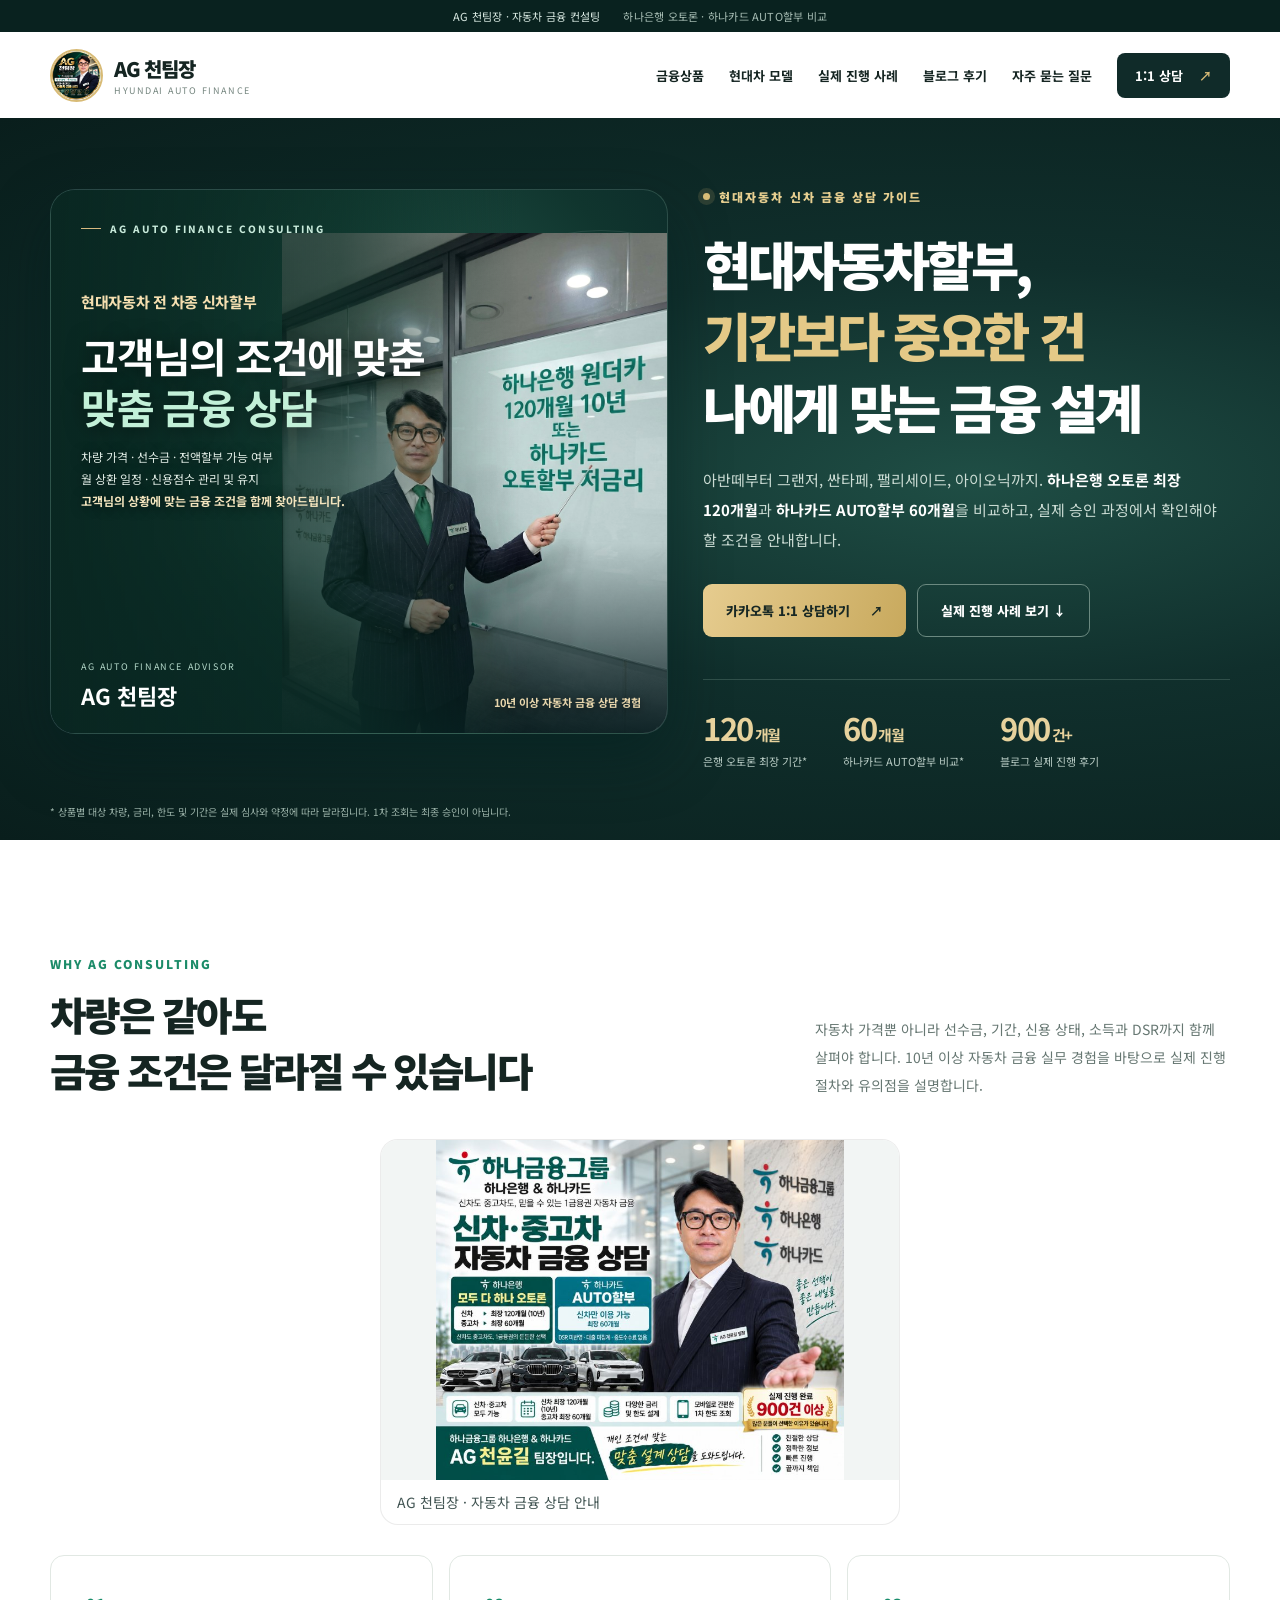
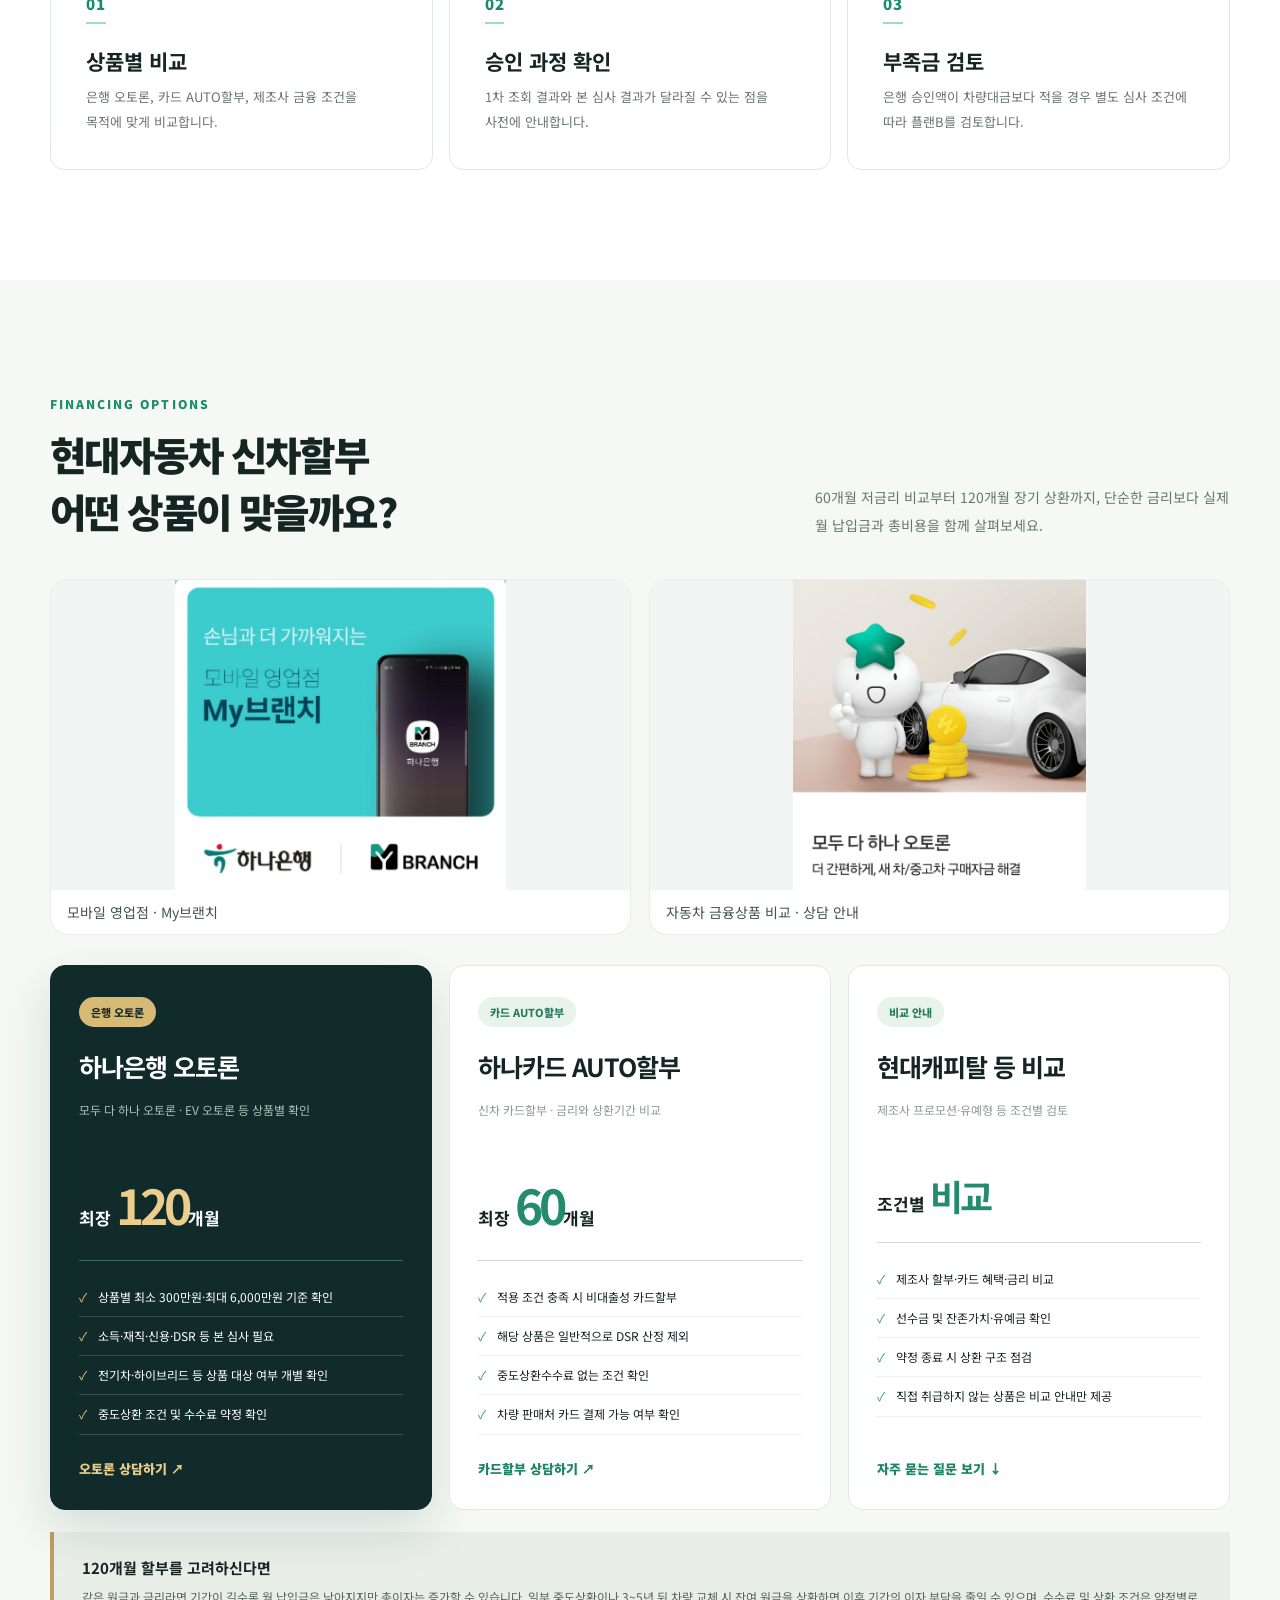
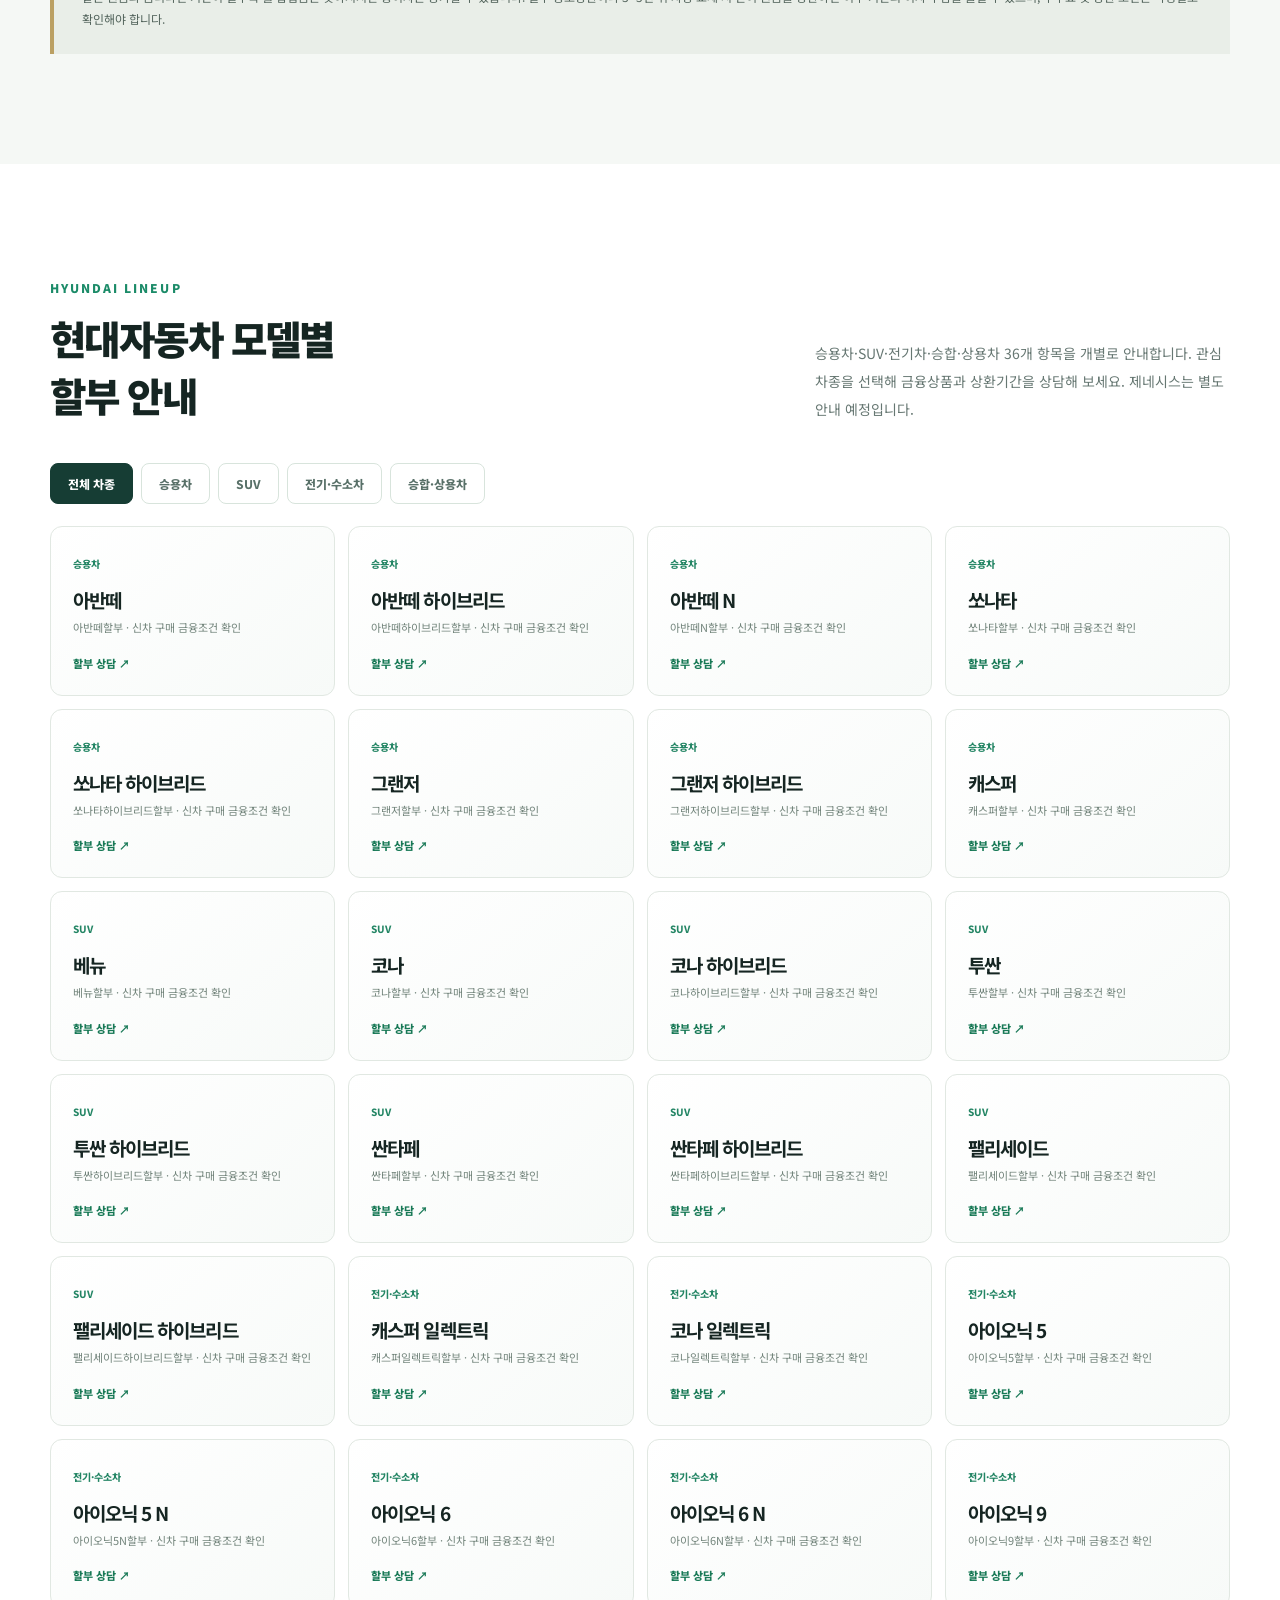
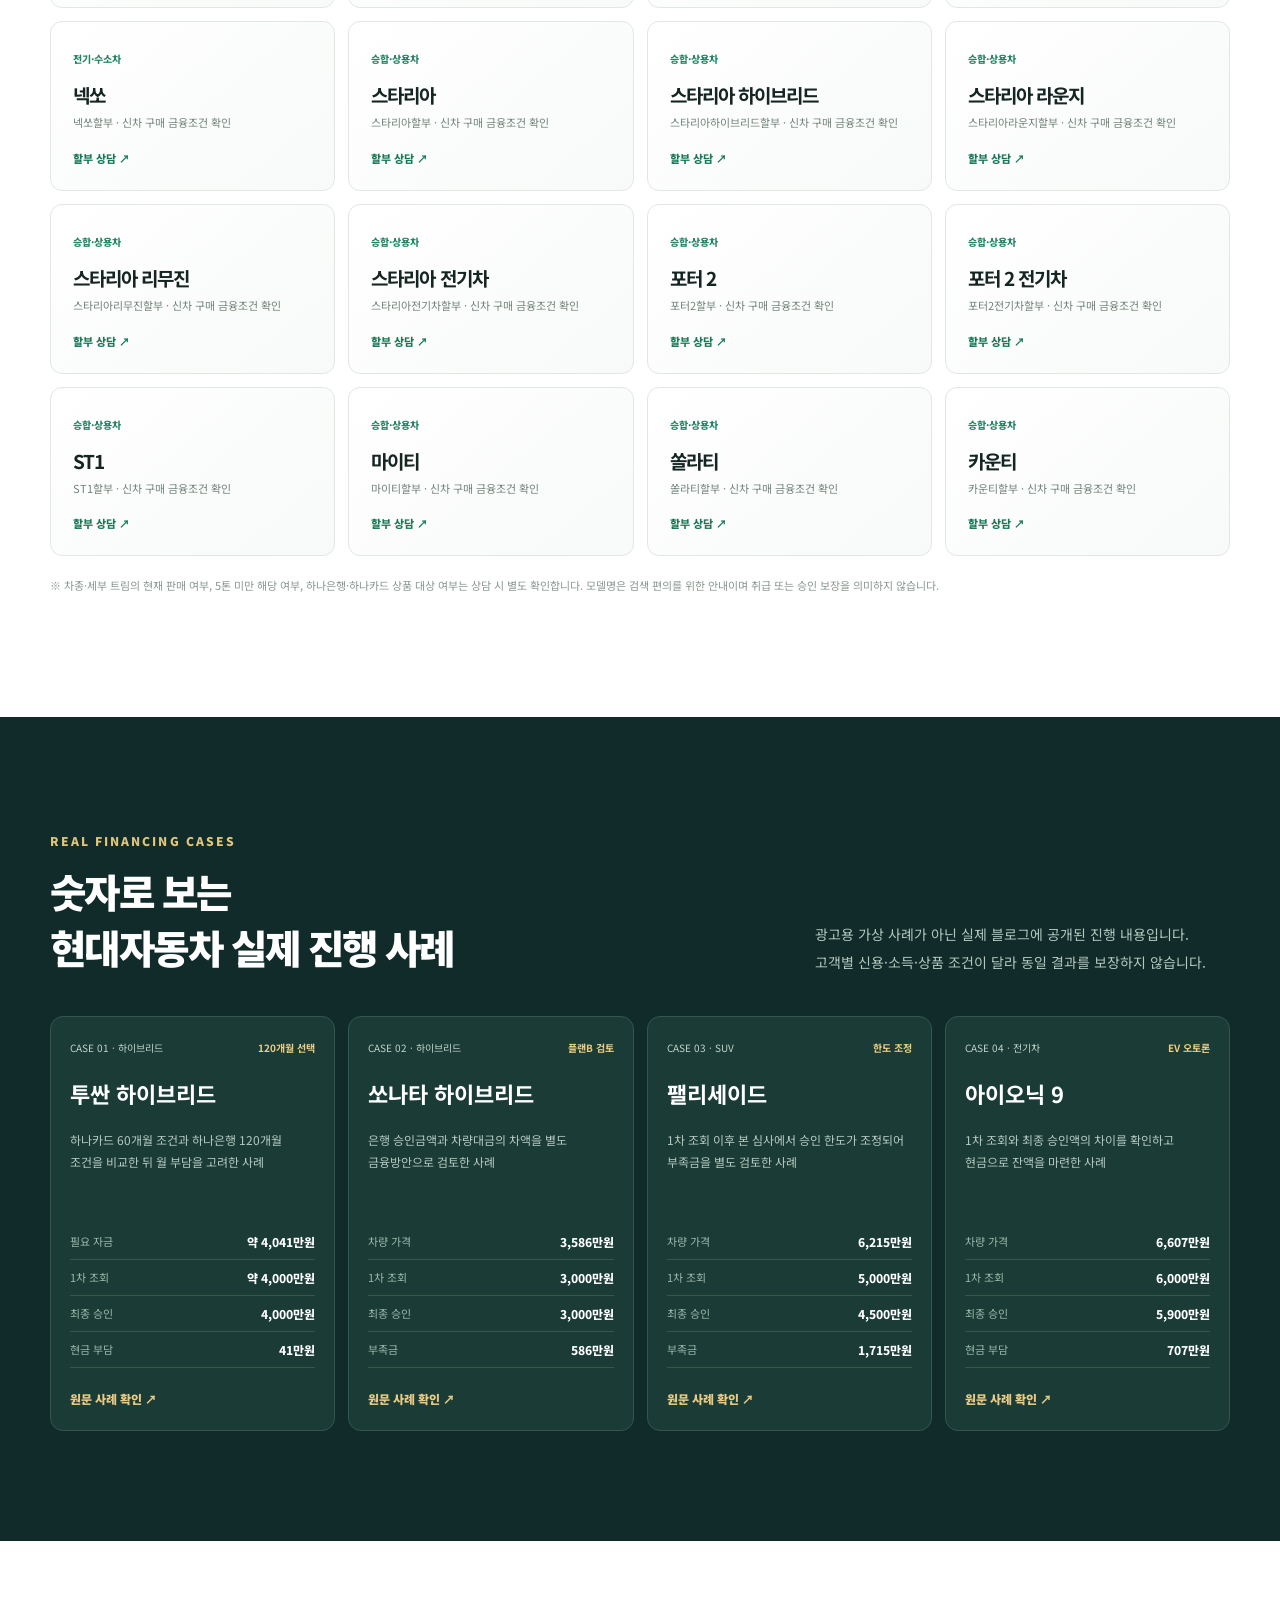
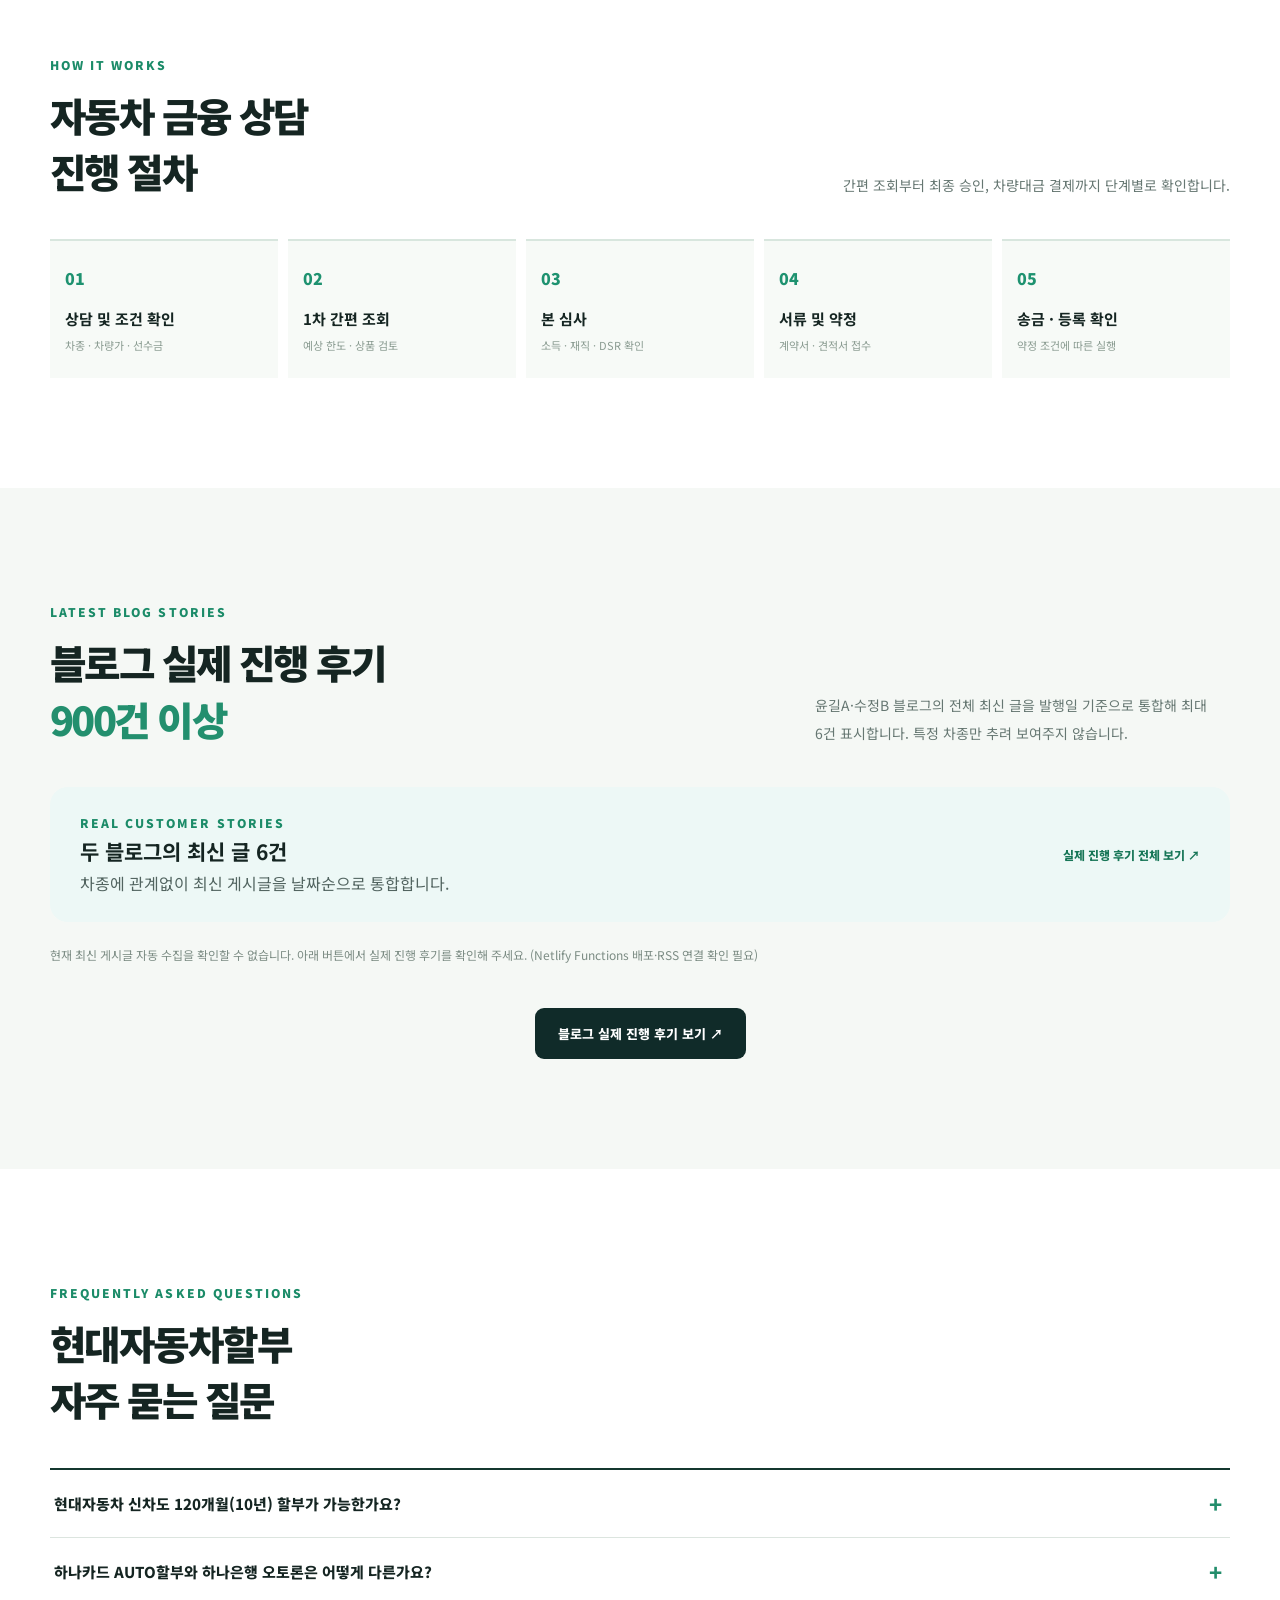
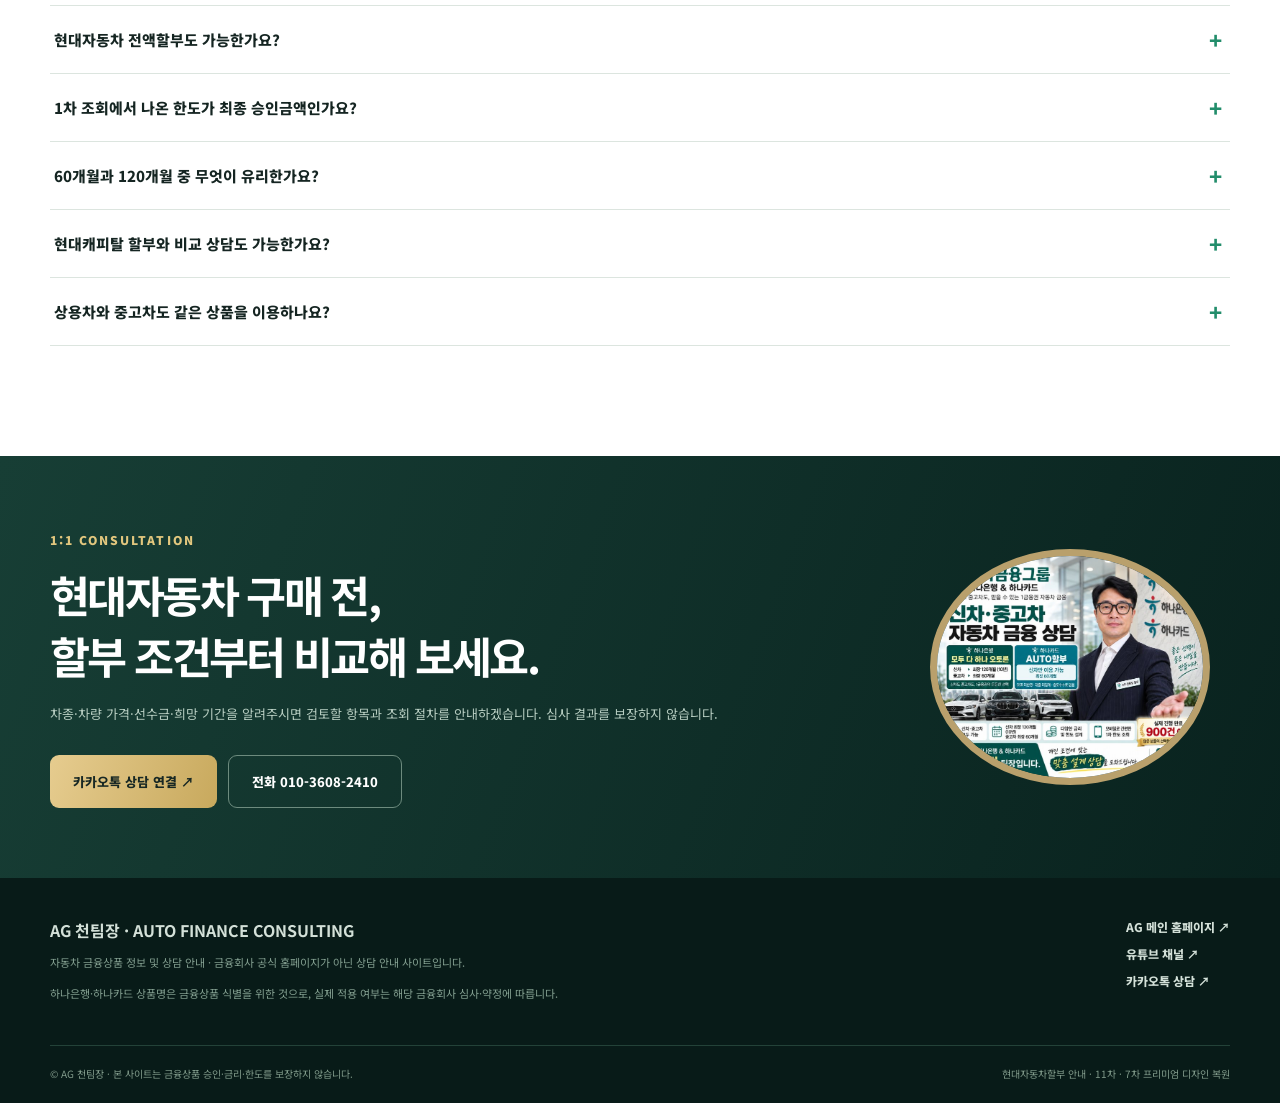
==== index.html @ 1e19d8e0 "Add files via upload" ====
<!DOCTYPE html>

<html lang="ko"><head><meta charset="utf-8"/><meta content="width=device-width, initial-scale=1" name="viewport"/><meta content="#102c2a" name="theme-color"/><title>현대자동차할부 | 신차 60개월·120개월 비교와 실제 진행 사례 | AG 천팀장</title><meta content="현대자동차할부, 신차할부 60개월·120개월 조건 비교. 하나은행 오토론·하나카드 AUTO할부, 아이오닉9·쏘나타·팰리세이드·투싼 실제 진행 사례와 상담 안내." name="description"/><meta content="website" property="og:type"/><meta content="현대자동차할부 | AG 천팀장" property="og:title"/><meta content="현대자동차 신차 금융상품 비교와 실제 진행 사례, 1:1 상담" property="og:description"/><meta content="/assets/ag-brand-share.png" property="og:image"/><link href="favicon.ico" rel="icon" sizes="any"/><link href="assets/favicon-32.png" rel="icon" sizes="32x32" type="image/png"/><link href="assets/favicon-48.png" rel="icon" sizes="48x48" type="image/png"/><link href="assets/apple-touch-icon.png" rel="apple-touch-icon"/><link href="styles.css" rel="stylesheet"/><script type="application/ld+json">{"@context":"https://schema.org","@type":"WebPage","name":"현대자동차할부 상담 안내","description":"현대자동차 신차 할부 비교 및 실제 상담 사례","inLanguage":"ko-KR","about":{"@type":"Thing","name":"현대자동차할부"}}</script></head><body>
<div class="topline">AG 천팀장 · 자동차 금융 컨설팅 <span>하나은행 오토론 · 하나카드 AUTO할부 비교</span></div>
<header class="nav shell"><a class="brand" href="#top"><img alt="AG 천팀장 통합 대표 이미지" src="assets/ag-unified.png"/><span><strong>AG 천팀장</strong><small>HYUNDAI AUTO FINANCE</small></span></a><button aria-expanded="false" aria-label="메뉴 열기" class="menu">☰</button><nav id="navigation"><a href="#finance">금융상품</a><a href="#models">현대차 모델</a><a href="#cases">실제 진행 사례</a><a href="#reviews">블로그 후기</a><a href="#faq">자주 묻는 질문</a><a class="navcta" href="https://open.kakao.com/o/s03wS34" rel="noopener" target="_blank">1:1 상담 <span>↗</span></a></nav></header>
<main id="top"><section class="hero"><div class="shell hero-grid"><div aria-label="AG 천팀장 맞춤 자동차 금융 상담 소개" class="hero-visual hero-finance-panel"><div class="hero-luxury-eyebrow"><span class="hero-luxury-line"></span> AG AUTO FINANCE CONSULTING</div>
<div class="hero-luxury-heading"><span>현대자동차 전 차종 신차할부</span><h2>고객님의 조건에 맞춘<br/><em>맞춤 금융 상담</em></h2><p>차량 가격 · 선수금 · 전액할부 가능 여부<br/>월 상환 일정 · 신용점수 관리 및 유지<br/><strong>고객님의 상황에 맞는 금융 조건을 함께 찾아드립니다.</strong></p></div>
<div class="hero-luxury-portrait"><img alt="자동차 금융 상담사 AG 천팀장" loading="eager" src="assets/profile.jpg"/><span class="hero-luxury-shine"></span></div>
<div class="hero-luxury-bottom hero-signature"><div><small>AG AUTO FINANCE ADVISOR</small><strong>AG 천팀장</strong></div><span class="signature-note">10년 이상 자동차 금융 상담 경험</span></div>
</div><div class="hero-copy"><div class="eyebrow"><span class="pulse"></span> 현대자동차 신차 금융 상담 가이드</div><h1>현대자동차할부,<br/><em>기간보다 중요한 건</em><br/>나에게 맞는 금융 설계</h1><p>아반떼부터 그랜저, 싼타페, 팰리세이드, 아이오닉까지. <strong>하나은행 오토론 최장 120개월</strong>과 <strong>하나카드 AUTO할부 60개월</strong>을 비교하고, 실제 승인 과정에서 확인해야 할 조건을 안내합니다.</p><div class="hero-actions"><a class="btn primary" href="https://open.kakao.com/o/s03wS34" rel="noopener" target="_blank">카카오톡 1:1 상담하기 <span>↗</span></a><a class="btn ghost" href="#cases">실제 진행 사례 보기 ↓</a></div><div class="hero-metrics"><div><b>120<small>개월</small></b><span>은행 오토론 최장 기간*</span></div><div><b>60<small>개월</small></b><span>하나카드 AUTO할부 비교*</span></div><div><b>900<small>건+</small></b><span>블로그 실제 진행 후기</span></div></div></div></div><div class="hero-disclaimer shell">* 상품별 대상 차량, 금리, 한도 및 기간은 실제 심사와 약정에 따라 달라집니다. 1차 조회는 최종 승인이 아닙니다.</div></section>
<section class="section shell intro"><div class="section-head"><div><span class="kicker">WHY AG CONSULTING</span><h2>차량은 같아도<br/>금융 조건은 달라질 수 있습니다</h2></div><p>자동차 가격뿐 아니라 선수금, 기간, 신용 상태, 소득과 DSR까지 함께 살펴야 합니다. 10년 이상 자동차 금융 실무 경험을 바탕으로 실제 진행 절차와 유의점을 설명합니다.</p></div><div class="advisor-gallery"><figure><img alt="AG 천팀장 하나은행 하나카드 자동차 금융 상담 소개" loading="lazy" src="assets/brand.jpg"/><figcaption>AG 천팀장 · 자동차 금융 상담 안내</figcaption></figure></div><div class="value-grid"><article><span class="value-icon">01</span><h3>상품별 비교</h3><p>은행 오토론, 카드 AUTO할부, 제조사 금융 조건을 목적에 맞게 비교합니다.</p></article><article><span class="value-icon">02</span><h3>승인 과정 확인</h3><p>1차 조회 결과와 본 심사 결과가 달라질 수 있는 점을 사전에 안내합니다.</p></article><article><span class="value-icon">03</span><h3>부족금 검토</h3><p>은행 승인액이 차량대금보다 적을 경우 별도 심사 조건에 따라 플랜B를 검토합니다.</p></article></div></section>
<section class="section finance" id="finance"><div class="shell"><div class="section-head"><div><span class="kicker">FINANCING OPTIONS</span><h2>현대자동차 신차할부<br/>어떤 상품이 맞을까요?</h2></div><p>60개월 저금리 비교부터 120개월 장기 상환까지, 단순한 금리보다 실제 월 납입금과 총비용을 함께 살펴보세요.</p></div><div class="finance-photos"><figure><img alt="하나은행 모바일 영업점 My브랜치 안내" loading="lazy" src="assets/mybranch.jpg"/><figcaption>모바일 영업점 · My브랜치</figcaption></figure><figure><img alt="하나은행 자동차 금융상품 상담 안내" loading="lazy" src="assets/consulting.jpg"/><figcaption>자동차 금융상품 비교 · 상담 안내</figcaption></figure></div><div class="finance-grid"><article class="finance-card featured"><div class="tag">은행 오토론</div><h3>하나은행 오토론</h3><p class="sub">모두 다 하나 오토론 · EV 오토론 등 상품별 확인</p><div class="big-num">최장 <b>120</b>개월</div><ul><li>상품별 최소 300만원·최대 6,000만원 기준 확인</li><li>소득·재직·신용·DSR 등 본 심사 필요</li><li>전기차·하이브리드 등 상품 대상 여부 개별 확인</li><li>중도상환 조건 및 수수료 약정 확인</li></ul><a href="https://open.kakao.com/o/s03wS34" rel="noopener" target="_blank">오토론 상담하기 ↗</a></article><article class="finance-card"><div class="tag outline">카드 AUTO할부</div><h3>하나카드 AUTO할부</h3><p class="sub">신차 카드할부 · 금리와 상환기간 비교</p><div class="big-num">최장 <b>60</b>개월</div><ul><li>적용 조건 충족 시 비대출성 카드할부</li><li>해당 상품은 일반적으로 DSR 산정 제외</li><li>중도상환수수료 없는 조건 확인</li><li>차량 판매처 카드 결제 가능 여부 확인</li></ul><a href="https://open.kakao.com/o/s03wS34" rel="noopener" target="_blank">카드할부 상담하기 ↗</a></article><article class="finance-card"><div class="tag outline">비교 안내</div><h3>현대캐피탈 등 비교</h3><p class="sub">제조사 프로모션·유예형 등 조건별 검토</p><div class="big-num word">조건별 <b>비교</b></div><ul><li>제조사 할부·카드 혜택·금리 비교</li><li>선수금 및 잔존가치·유예금 확인</li><li>약정 종료 시 상환 구조 점검</li><li>직접 취급하지 않는 상품은 비교 안내만 제공</li></ul><a href="#faq">자주 묻는 질문 보기 ↓</a></article></div><div class="note-box"><strong>120개월 할부를 고려하신다면</strong><p>같은 원금과 금리라면 기간이 길수록 월 납입금은 낮아지지만 총이자는 증가할 수 있습니다. 일부 중도상환이나 3~5년 뒤 차량 교체 시 잔여 원금을 상환하면 이후 기간의 이자 부담을 줄일 수 있으며, 수수료 및 상환 조건은 약정별로 확인해야 합니다.</p></div></div></section>
<section class="section shell" id="models"><div class="section-head"><div><span class="kicker">HYUNDAI LINEUP</span><h2>현대자동차 모델별<br/>할부 안내</h2></div><p>승용차·SUV·전기차·승합·상용차 36개 항목을 개별로 안내합니다. 관심 차종을 선택해 금융상품과 상환기간을 상담해 보세요. 제네시스는 별도 안내 예정입니다.</p></div><div aria-label="차량 종류 선택" class="model-filters" role="group"><button class="selected" data-filter="all">전체 차종</button><button data-filter="sedan">승용차</button><button data-filter="suv">SUV</button><button data-filter="ev">전기·수소차</button><button data-filter="commercial">승합·상용차</button></div><div class="model-grid" id="model-grid"></div><p class="model-caveat">※ 차종·세부 트림의 현재 판매 여부, 5톤 미만 해당 여부, 하나은행·하나카드 상품 대상 여부는 상담 시 별도 확인합니다. 모델명은 검색 편의를 위한 안내이며 취급 또는 승인 보장을 의미하지 않습니다.</p></section>
<section class="section cases" id="cases"><div class="shell"><div class="section-head"><div><span class="kicker">REAL FINANCING CASES</span><h2>숫자로 보는<br/>현대자동차 실제 진행 사례</h2></div><p>광고용 가상 사례가 아닌 실제 블로그에 공개된 진행 내용입니다. 고객별 신용·소득·상품 조건이 달라 동일 결과를 보장하지 않습니다.</p></div><div class="case-grid"><article class="case-card"><div class="case-top"><span>CASE 01 · 하이브리드</span><b>120개월 선택</b></div><h3>투싼 하이브리드</h3><p>하나카드 60개월 조건과 하나은행 120개월 조건을 비교한 뒤 월 부담을 고려한 사례</p><dl><div><dt>필요 자금</dt><dd>약 4,041만원</dd></div><div><dt>1차 조회</dt><dd>약 4,000만원</dd></div><div><dt>최종 승인</dt><dd>4,000만원</dd></div><div><dt>현금 부담</dt><dd>41만원</dd></div></dl><a href="https://blog.naver.com/cyk2410/224203568197" rel="noopener" target="_blank">원문 사례 확인 ↗</a></article><article class="case-card"><div class="case-top"><span>CASE 02 · 하이브리드</span><b>플랜B 검토</b></div><h3>쏘나타 하이브리드</h3><p>은행 승인금액과 차량대금의 차액을 별도 금융방안으로 검토한 사례</p><dl><div><dt>차량 가격</dt><dd>3,586만원</dd></div><div><dt>1차 조회</dt><dd>3,000만원</dd></div><div><dt>최종 승인</dt><dd>3,000만원</dd></div><div><dt>부족금</dt><dd>586만원</dd></div></dl><a href="https://blog.naver.com/cyk2410/224329342977" rel="noopener" target="_blank">원문 사례 확인 ↗</a></article><article class="case-card"><div class="case-top"><span>CASE 03 · SUV</span><b>한도 조정</b></div><h3>팰리세이드</h3><p>1차 조회 이후 본 심사에서 승인 한도가 조정되어 부족금을 별도 검토한 사례</p><dl><div><dt>차량 가격</dt><dd>6,215만원</dd></div><div><dt>1차 조회</dt><dd>5,000만원</dd></div><div><dt>최종 승인</dt><dd>4,500만원</dd></div><div><dt>부족금</dt><dd>1,715만원</dd></div></dl><a href="https://blog.naver.com/cyk2410/224309060912" rel="noopener" target="_blank">원문 사례 확인 ↗</a></article><article class="case-card"><div class="case-top"><span>CASE 04 · 전기차</span><b>EV 오토론</b></div><h3>아이오닉 9</h3><p>1차 조회와 최종 승인액의 차이를 확인하고 현금으로 잔액을 마련한 사례</p><dl><div><dt>차량 가격</dt><dd>6,607만원</dd></div><div><dt>1차 조회</dt><dd>6,000만원</dd></div><div><dt>최종 승인</dt><dd>5,900만원</dd></div><div><dt>현금 부담</dt><dd>707만원</dd></div></dl><a href="https://blog.naver.com/cyk2410/224433751797" rel="noopener" target="_blank">원문 사례 확인 ↗</a></article></div></div></section>
<section class="section shell process"><div class="section-head"><div><span class="kicker">HOW IT WORKS</span><h2>자동차 금융 상담<br/>진행 절차</h2></div><p>간편 조회부터 최종 승인, 차량대금 결제까지 단계별로 확인합니다.</p></div><div class="steps"><div><span>01</span><strong>상담 및 조건 확인</strong><small>차종 · 차량가 · 선수금</small></div><div><span>02</span><strong>1차 간편 조회</strong><small>예상 한도 · 상품 검토</small></div><div><span>03</span><strong>본 심사</strong><small>소득 · 재직 · DSR 확인</small></div><div><span>04</span><strong>서류 및 약정</strong><small>계약서 · 견적서 접수</small></div><div><span>05</span><strong>송금 · 등록 확인</strong><small>약정 조건에 따른 실행</small></div></div></section>
<section class="section reviews" id="reviews"><div class="shell"><div class="section-head"><div><span class="kicker">LATEST BLOG STORIES</span><h2>블로그 실제 진행 후기<br/><em>900건 이상</em></h2></div><p>윤길A·수정B 블로그의 전체 최신 글을 발행일 기준으로 통합해 최대 6건 표시합니다. 특정 차종만 추려 보여주지 않습니다.</p></div><div class="blog-banner blog-banner-v5"><div><span class="kicker">REAL CUSTOMER STORIES</span><strong>두 블로그의 최신 글 6건</strong><p>차종에 관계없이 최신 게시글을 날짜순으로 통합합니다.</p></div><a href="https://blog.naver.com/cyk2410" rel="noopener" target="_blank">실제 진행 후기 전체 보기 ↗</a></div><div class="blog-status" id="blog-status" role="status">최신 게시글을 불러오는 중입니다…</div><div class="blog-grid" id="blog-grid"></div><div class="center"><a class="btn dark" href="https://blog.naver.com/cyk2410" rel="noopener" target="_blank">블로그 실제 진행 후기 보기 ↗</a></div></div></section>
<section class="section shell" id="faq"><div class="section-head"><div><span class="kicker">FREQUENTLY ASKED QUESTIONS</span><h2>현대자동차할부<br/>자주 묻는 질문</h2></div></div><div class="faqs"><details><summary>현대자동차 신차도 120개월(10년) 할부가 가능한가요?</summary><p>하나은행의 해당 오토론 상품이 적용되고 심사 조건을 충족하는 경우 최장 120개월을 검토할 수 있습니다. 모든 차종과 고객에게 동일하게 적용되는 것은 아닙니다.</p></details><details><summary>하나카드 AUTO할부와 하나은행 오토론은 어떻게 다른가요?</summary><p>하나카드 AUTO할부는 신차 카드할부로 60개월 조건을 비교할 수 있으며, 해당 비대출성 상품은 일반적으로 DSR 산정에서 제외됩니다. 하나은행 오토론은 은행 대출로 DSR과 신용 심사가 적용될 수 있으며 최장 120개월 상품을 검토할 수 있습니다. 상품별 조건은 반드시 확인해야 합니다.</p></details><details><summary>현대자동차 전액할부도 가능한가요?</summary><p>차량 가격과 승인 한도, 상품별 결제 조건이 일치한다면 검토할 수 있지만 누구에게나 전액할부가 승인되는 것은 아닙니다. 부족금은 현금 또는 별도 금융상품 심사로 검토할 수 있습니다.</p></details><details><summary>1차 조회에서 나온 한도가 최종 승인금액인가요?</summary><p>아닙니다. 1차 조회는 참고 결과이며 본 심사 과정에서 소득, 재직, DSR, 기존 부채 등으로 승인금액이나 금리가 달라질 수 있습니다.</p></details><details><summary>60개월과 120개월 중 무엇이 유리한가요?</summary><p>월 납입금이 중요하다면 120개월을, 총이자 부담을 줄이는 것이 중요하다면 짧은 기간을 검토할 수 있습니다. 다만 실제 금리와 수수료가 달라 단순 비교만으로 결정하지 않는 것이 좋습니다.</p></details><details><summary>현대캐피탈 할부와 비교 상담도 가능한가요?</summary><p>가능합니다. 제조사 프로모션, 금리, 선수금, 유예금 및 만기 상환 조건을 비교해 볼 수 있습니다. 단, 직접 취급하지 않는 금융상품은 비교 안내로 한정합니다.</p></details><details><summary>상용차와 중고차도 같은 상품을 이용하나요?</summary><p>아닙니다. 차량 종류·용도·중량·신차 또는 중고차 여부에 따라 상품 대상과 기간이 달라집니다. 특히 상용차는 개별 취급 조건 확인이 필요합니다.</p></details></div></section>
<section class="consult" id="contact"><div class="shell consult-grid"><div><span class="kicker light">1:1 CONSULTATION</span><h2>현대자동차 구매 전,<br/>할부 조건부터 비교해 보세요.</h2><p>차종·차량 가격·선수금·희망 기간을 알려주시면 검토할 항목과 조회 절차를 안내하겠습니다. 심사 결과를 보장하지 않습니다.</p><div class="consult-actions"><a class="btn primary" href="https://open.kakao.com/o/s03wS34" rel="noopener" target="_blank">카카오톡 상담 연결 ↗</a><a class="btn ghost" href="tel:01036082410">전화 010-3608-2410</a></div></div><img alt="AG 천팀장 통합 자동차 금융 상담 이미지" src="assets/brand.jpg"/></div></section></main>
<footer><div class="shell footer-inner"><div><strong>AG 천팀장 · AUTO FINANCE CONSULTING</strong><p>자동차 금융상품 정보 및 상담 안내 · 금융회사 공식 홈페이지가 아닌 상담 안내 사이트입니다.</p><p>하나은행·하나카드 상품명은 금융상품 식별을 위한 것으로, 실제 적용 여부는 해당 금융회사 심사·약정에 따릅니다.</p></div><div class="footer-links"><a href="https://silver-biscotti-477927.netlify.app/" rel="noopener" target="_blank">AG 메인 홈페이지 ↗</a><a href="https://www.youtube.com/@하나금융그룹AG천팀-y1s" rel="noopener" target="_blank">유튜브 채널 ↗</a><a href="https://open.kakao.com/o/s03wS34" rel="noopener" target="_blank">카카오톡 상담 ↗</a></div></div><div class="shell footer-bottom">© AG 천팀장 · 본 사이트는 금융상품 승인·금리·한도를 보장하지 않습니다. <span>현대자동차할부 안내 · 11차 · 7차 프리미엄 디자인 복원</span></div></footer><script defer="" src="app.js"></script></body></html>
---- styles.css ----
@import url('https://fonts.googleapis.com/css2?family=Noto+Sans+KR:wght@400;500;600;700;800;900&display=swap');:root{--dark:#102b29;--deep:#09201e;--mint:#c9e9d8;--gold:#d8bb76;--ink:#152522;--muted:#687571;--line:#e1e8e3;--paper:#f6f8f5}*{box-sizing:border-box}html{scroll-behavior:smooth}body{margin:0;color:var(--ink);font-family:'Noto Sans KR',sans-serif;word-break:keep-all}a{text-decoration:none;color:inherit}button{font:inherit;cursor:pointer}img{max-width:100%;display:block}.shell{width:min(1180px,calc(100% - 48px));margin:auto}.topline{padding:8px 4%;background:#09221f;color:#d9e9e2;text-align:center;font-size:11px;letter-spacing:.02em}.topline span{margin-left:20px;color:#a7bdb4}.nav{height:86px;display:flex;align-items:center;justify-content:space-between;gap:20px}.brand{display:flex;align-items:center;gap:11px}.brand img{width:53px;height:53px;object-fit:cover;border-radius:50%;border:2px solid var(--gold)}.brand strong{display:block;font-size:20px;font-weight:900;letter-spacing:-.06em}.brand small{display:block;font-size:9px;color:#74857e;letter-spacing:.17em;margin-top:1px}.nav nav{display:flex;align-items:center;gap:25px;font-size:13px;font-weight:700}.nav nav>a:not(.navcta):hover{color:#208e70}.navcta{background:var(--dark);color:white;padding:13px 18px;border-radius:8px}.navcta span{margin-left:12px;color:var(--gold)}.menu{display:none;border:0;background:transparent;font-size:27px}.hero{background:radial-gradient(ellipse at 76% 50%,#1f4e45 0%,#102f2c 42%,#091e1c 100%);color:#fff;overflow:hidden}.hero-grid{display:grid;grid-template-columns:1.08fr .92fr;align-items:center;min-height:610px;gap:35px}.hero-copy{padding:70px 0 35px;position:relative;z-index:2}.eyebrow,.kicker{font-size:12px;letter-spacing:.17em;font-weight:900;color:#1b8b68}.eyebrow{color:#e7cf90;display:flex;align-items:center;gap:9px}.pulse{width:7px;height:7px;background:#d8bc77;border-radius:50%;box-shadow:0 0 0 5px #d8bc7725}.hero h1{font-size:clamp(38px,4.1vw,61px);line-height:1.36;letter-spacing:-.065em;margin:23px 0 23px;font-weight:900}.hero h1 em{font-style:normal;color:#e4c987}.hero-copy>p{font-size:15px;line-height:2;color:#cbdcd4;max-width:600px}.hero-copy>p strong{color:white}.hero-actions,.consult-actions{display:flex;gap:11px;flex-wrap:wrap;margin-top:29px}.btn{display:inline-flex;align-items:center;justify-content:center;gap:20px;padding:16px 23px;border-radius:9px;font-size:13px;font-weight:800;transition:transform .2s}.btn:hover{transform:translateY(-3px)}.primary{background:linear-gradient(110deg,#e6cc8f,#c8a95d);color:#182824}.ghost{border:1px solid #6b8980;color:white}.dark{background:var(--dark);color:white}.hero-metrics{display:flex;gap:36px;border-top:1px solid #55756c77;margin-top:42px;padding-top:25px}.hero-metrics b{font-size:31px;color:#e7d29d;letter-spacing:-.05em}.hero-metrics b small{font-size:15px;margin-left:2px}.hero-metrics span{display:block;color:#b8cbc4;font-size:11px;margin-top:3px}.hero-visual{min-height:540px;position:relative;display:flex;align-items:center;justify-content:center}.orbit{position:absolute;border:1px solid #cbbd8250;border-radius:50%;width:470px;height:470px}.orbit.two{width:550px;height:550px;border-color:#ffffff15}.portrait{position:relative;z-index:1;width:min(430px,92%);aspect-ratio:1;border-radius:50%;padding:9px;border:1px solid #d6b66d7d;background:#0d2b28;box-shadow:0 25px 75px #0007}.portrait img{width:100%;height:100%;object-fit:cover;border-radius:50%}.visual-note{position:absolute;z-index:2;bottom:18px;right:0;background:#fff;color:#17332e;padding:16px 24px;border-radius:12px;box-shadow:0 14px 35px #0004}.visual-note span,.visual-note small{display:block;font-size:10px;color:#648079}.visual-note strong{display:block;font-size:17px;margin:4px 0}.hero-disclaimer{font-size:10px;color:#9db5ab;padding:0 0 21px}.section{padding-top:110px;padding-bottom:110px}.section-head{display:flex;justify-content:space-between;align-items:end;gap:45px;margin-bottom:40px}.section-head h2{font-size:clamp(30px,3.1vw,43px);line-height:1.42;letter-spacing:-.065em;margin:12px 0 0;font-weight:900}.section-head>p{max-width:415px;color:#667772;font-size:14px;line-height:2;margin:0}.value-grid{display:grid;grid-template-columns:repeat(3,1fr);gap:16px}.value-grid article{padding:35px;border:1px solid var(--line);border-radius:14px;background:#fff}.value-icon{display:inline-block;color:#188c6a;font-size:15px;font-weight:900;letter-spacing:.06em;border-bottom:2px solid #9cdbc4;padding-bottom:8px}.value-grid h3{font-size:21px;margin:22px 0 9px}.value-grid p{color:var(--muted);font-size:13px;line-height:1.9;margin:0}.finance{background:#f5f8f5}.finance-grid{display:grid;grid-template-columns:repeat(3,1fr);gap:17px}.finance-card{background:#fff;border:1px solid #e1e9e2;padding:31px 28px;border-radius:15px;display:flex;flex-direction:column;min-height:510px}.finance-card.featured{background:var(--dark);color:white;border-color:var(--dark);box-shadow:0 20px 50px #0a342a22}.tag{font-size:11px;font-weight:800;background:#d7b976;color:#142a26;border-radius:100px;padding:7px 12px;align-self:start}.tag.outline{background:#e8f3ed;color:#24795f}.finance-card h3{font-size:25px;margin:21px 0 5px;letter-spacing:-.04em}.finance-card .sub{color:#8b9b96;font-size:12px;min-height:36px}.finance-card.featured .sub{color:#a7c4b8}.big-num{font-size:17px;font-weight:700;margin:20px 0 17px;border-bottom:1px solid #cdd9d2;padding-bottom:21px}.big-num b{font-size:48px;letter-spacing:-.08em;color:#248c6c}.featured .big-num{border-color:#45665b}.featured .big-num b{color:#ebce8b}.big-num.word b{font-size:36px}.finance-card ul{padding:0;margin:0 0 24px;list-style:none;flex:1}.finance-card li{font-size:12px;line-height:1.85;padding:8px 0 8px 19px;position:relative;border-bottom:1px solid #edf0ed}.featured li{border-color:#31514a}.finance-card li:before{content:'✓';position:absolute;left:0;color:#2a9c76}.featured li:before{color:#e5c780}.finance-card>a{font-size:13px;font-weight:900;color:#1d8465}.featured>a{color:#e9cc87}.note-box{border-left:4px solid #bba063;background:#e9eee8;padding:23px 28px;margin-top:22px}.note-box strong{font-size:15px}.note-box p{font-size:12px;line-height:1.9;color:#53645c;margin:7px 0 0}.model-filters{display:flex;gap:8px;flex-wrap:wrap;margin-bottom:22px}.model-filters button{background:#fff;border:1px solid #d8e4dc;border-radius:8px;padding:11px 17px;font-size:12px;font-weight:800;color:#587068}.model-filters button.selected{background:#163d34;color:white;border-color:#163d34}.model-grid{display:grid;grid-template-columns:repeat(4,1fr);gap:13px}.model-card{border:1px solid #e1e8e2;border-radius:12px;padding:22px;background:linear-gradient(140deg,#fff,#f7faf8)}.model-card .kind{font-size:10px;font-weight:800;color:#238564}.model-card h3{font-size:19px;margin:13px 0 6px;letter-spacing:-.05em}.model-card p{font-size:11px;color:#72847b;line-height:1.6;margin:0}.model-card a{display:inline-block;margin-top:18px;font-size:11px;font-weight:800;color:#187956}.model-caveat{color:#8a9890;font-size:11px;line-height:1.8;margin-top:20px}.cases{background:#102b29;color:white}.cases .section-head>p{color:#b3c7bd}.cases .kicker{color:#e0c57d}.case-grid{display:grid;grid-template-columns:repeat(4,1fr);gap:13px}.case-card{background:#1b3c36;border:1px solid #35564d;border-radius:13px;padding:23px 19px;display:flex;flex-direction:column}.case-top{display:flex;justify-content:space-between;gap:5px;align-items:center;font-size:10px;color:#c1d3cb}.case-top b{font-size:10px;color:#edcd86}.case-card h3{font-size:22px;margin:22px 0 8px}.case-card>p{font-size:12px;color:#b6c8c0;line-height:1.85;min-height:70px}.case-card dl{margin:13px 0 22px;flex:1}.case-card dl div{display:flex;justify-content:space-between;gap:5px;padding:9px 0;border-bottom:1px solid #35574c}.case-card dt{font-size:11px;color:#9cb6a9}.case-card dd{margin:0;font-size:12px;font-weight:800}.case-card>a{font-size:12px;color:#e8ca83;font-weight:900}.steps{display:grid;grid-template-columns:repeat(5,1fr);gap:10px}.steps>div{padding:25px 15px;border-top:2px solid #d8e6de;background:#f7faf7}.steps span{display:block;color:#1e9270;font-weight:900;margin-bottom:18px}.steps strong{display:block;font-size:15px}.steps small{display:block;color:#8b9c92;font-size:11px;margin-top:8px}.reviews{background:#f5f8f5}.reviews h2 em{color:#238f6e;font-style:normal}.blog-status{font-size:12px;color:#7c8c84;margin:0 0 15px}.blog-grid{display:grid;grid-template-columns:repeat(3,1fr);gap:14px}.blog-card{padding:23px;border:1px solid #e1e8e2;border-radius:13px;background:#fff;min-height:175px}.blog-card small{font-size:10px;color:#2b9572;font-weight:800}.blog-card h3{font-size:16px;line-height:1.55;letter-spacing:-.04em;margin:12px 0}.blog-card time{font-size:11px;color:#86978e}.center{text-align:center;margin-top:30px}.faqs{border-top:2px solid #14372f}.faqs details{border-bottom:1px solid #dce5df}.faqs summary{cursor:pointer;padding:23px 35px 23px 4px;font-size:15px;font-weight:800;list-style:none;position:relative}.faqs summary:after{content:'+';position:absolute;right:8px;color:#228d6b;font-size:22px;top:17px}.faqs details[open] summary:after{content:'−'}.faqs details p{color:#5f746a;font-size:13px;line-height:2;margin:0;padding:0 30px 23px 4px}.consult{background:linear-gradient(110deg,#173e35,#09221e);color:#fff;overflow:hidden}.consult-grid{display:grid;grid-template-columns:1fr 300px;align-items:center;gap:80px;padding-top:70px;padding-bottom:70px}.kicker.light{color:#e2c77e}.consult h2{font-size:clamp(31px,3.4vw,45px);line-height:1.4;letter-spacing:-.06em;margin:15px 0}.consult p{font-size:13px;line-height:1.9;color:#b7cdc1}.consult img{border-radius:50%;border:7px solid #b9a06c;width:280px}.consult-actions .ghost{border-color:#6d8b7e}footer{background:#081b18;color:#d3e0d8;padding:40px 0 22px}.footer-inner{display:flex;justify-content:space-between;gap:30px}.footer-inner strong{font-size:16px}.footer-inner p{font-size:11px;color:#829e8f;line-height:1.8}.footer-links{display:flex;flex-direction:column;gap:10px;font-size:12px;font-weight:800}.footer-bottom{border-top:1px solid #234238;margin-top:30px;padding-top:20px;font-size:10px;color:#819b8b;display:flex;justify-content:space-between;gap:20px}@media(max-width:1050px){.nav nav{gap:12px;font-size:12px}.hero-grid{grid-template-columns:1fr 0.8fr}.hero-visual{min-height:460px}.orbit{width:350px;height:350px}.orbit.two{width:420px;height:420px}.case-grid{grid-template-columns:repeat(2,1fr)}.model-grid{grid-template-columns:repeat(3,1fr)}}@media(max-width:760px){.shell{width:min(100% - 32px,1180px)}.topline span{display:none}.nav{height:72px}.brand img{width:46px;height:46px}.brand strong{font-size:17px}.menu{display:block}.nav nav{display:none;position:absolute;z-index:20;top:106px;left:0;right:0;background:white;padding:22px;box-shadow:0 15px 20px #0002;flex-direction:column;align-items:stretch;gap:19px}.nav nav.open{display:flex}.hero-grid{display:flex;flex-direction:column;gap:0}.hero-copy{padding:60px 0 0}.hero h1{font-size:clamp(34px,8vw,47px)}.hero-copy>p{font-size:13px}.hero-metrics{gap:19px;margin-top:30px}.hero-metrics b{font-size:26px}.hero-metrics span{font-size:10px}.hero-visual{min-height:370px;width:100%}.portrait{width:290px}.orbit{width:310px;height:310px}.orbit.two{width:360px;height:360px}.visual-note{right:2%;bottom:0;padding:11px 14px}.visual-note strong{font-size:12px}.hero-disclaimer{padding-top:20px}.section{padding-top:70px;padding-bottom:70px}.section-head{display:block;margin-bottom:28px}.section-head>p{margin-top:17px;font-size:13px}.value-grid,.finance-grid,.blog-grid{grid-template-columns:1fr}.finance-card{min-height:auto}.model-grid{grid-template-columns:repeat(2,1fr)}.case-grid{grid-template-columns:1fr}.case-card>p{min-height:0}.steps{grid-template-columns:repeat(2,1fr)}.consult-grid{grid-template-columns:1fr;gap:10px}.consult img{width:180px;margin:auto}.footer-inner,.footer-bottom{flex-direction:column}.footer-links{flex-direction:row;flex-wrap:wrap}}@media(max-width:390px){.model-grid{grid-template-columns:1fr}.hero-metrics{gap:12px}.hero-metrics b{font-size:23px}.hero-actions .btn{width:100%}}

/* User-supplied photo integration */
.advisor-gallery,.finance-photos{display:grid;grid-template-columns:repeat(2,minmax(0,1fr));gap:18px;margin:24px 0 30px}
.advisor-gallery figure,.finance-photos figure{margin:0;background:#fff;border:1px solid rgba(0,0,0,.08);border-radius:18px;overflow:hidden}
.advisor-gallery img,.finance-photos img{width:100%;height:310px;object-fit:contain;display:block;background:#f2f5f4}
.advisor-gallery figcaption,.finance-photos figcaption{padding:12px 16px;color:#415452;font-size:14px}
.blog-banner{display:grid;grid-template-columns:minmax(0,260px) 1fr;align-items:center;gap:20px;background:#edf8f6;border-radius:18px;overflow:hidden;margin-bottom:24px}
.blog-banner img{width:100%;height:180px;object-fit:cover}.blog-banner strong{font-size:20px}.blog-banner p{margin:7px 14px 0 0;color:#526460}
.hero-visual .portrait img{object-fit:contain;background:#e8efec}
@media(max-width:700px){.advisor-gallery,.finance-photos{grid-template-columns:1fr}.advisor-gallery img,.finance-photos img{height:auto;max-height:420px}.blog-banner{grid-template-columns:1fr}.blog-banner img{height:210px}.blog-banner div{padding:0 18px 20px}}

.vehicle-gallery{display:grid;grid-template-columns:repeat(5,minmax(0,1fr));gap:13px}
.vehicle-tile{border:1px solid #dfe8e3;border-radius:15px;overflow:hidden;background:white;box-shadow:0 6px 20px #092c2310;transition:transform .2s}
.vehicle-tile:hover{transform:translateY(-4px)}
.vehicle-tile img{width:100%;aspect-ratio:1.12;object-fit:cover;display:block}
.vehicle-tile span{display:flex;flex-direction:column;gap:4px;padding:14px}
.vehicle-tile strong{font-size:16px}.vehicle-tile small{font-size:11px;color:#228365}
.hero-vehicle-strip{display:grid;grid-template-columns:repeat(3,minmax(0,1fr));gap:12px;margin-bottom:18px}
.hero-vehicle-strip img{width:100%;height:130px;object-fit:cover;border-radius:12px;border:1px solid #ffffff3b}
.case-vehicle{width:100%;height:145px;object-fit:cover;border-radius:9px;margin-bottom:18px}
@media(max-width:1050px){.vehicle-gallery{grid-template-columns:repeat(3,minmax(0,1fr))}}
@media(max-width:760px){.vehicle-gallery{grid-template-columns:repeat(2,minmax(0,1fr))}.hero-vehicle-strip img{height:80px}.case-vehicle{height:180px}}

/* v5: balanced automotive hero and reduced portrait repetition */
.hero-visual-v5{display:block;min-height:530px;padding:45px 0 42px}
.hero-car-main{position:absolute;top:38px;right:0;width:96%;height:345px;border-radius:24px;overflow:hidden;border:1px solid #b7d0c04a;box-shadow:0 25px 70px #0006}
.hero-car-main:after{content:"";position:absolute;inset:45% 0 0;background:linear-gradient(transparent,#091b1aaa)}
.hero-car-main img{width:100%;height:100%;object-fit:cover}
.hero-car-caption{position:absolute;bottom:17px;left:20px;z-index:1;color:white;font-size:12px;font-weight:800}
.hero-car-secondary{position:absolute;bottom:24px;left:0;width:48%;height:170px;border-radius:18px;overflow:hidden;border:6px solid #133b33;box-shadow:0 16px 40px #0006}
.hero-car-secondary img{width:100%;height:100%;object-fit:cover}
.hero-advisor{position:absolute;right:0;bottom:14px;width:49%;background:#f7fbf7;border:1px solid #d5e4db;color:#183a30;border-radius:16px;padding:10px;display:flex;align-items:center;gap:10px;box-shadow:0 12px 35px #0004}
.hero-advisor img{width:74px;height:74px;object-fit:cover;border-radius:12px}
.hero-advisor small{display:block;font-size:10px;color:#6b8379}.hero-advisor strong{font-size:18px}
.advisor-gallery{grid-template-columns:minmax(0,520px);justify-content:center}
.advisor-gallery img{height:340px}
.blog-banner-v5{display:flex;align-items:center;justify-content:space-between;gap:20px;padding:27px 30px}
.blog-banner-v5>div{display:flex;flex-direction:column;gap:5px}
.blog-banner-v5 strong{font-size:21px}.blog-banner-v5 p{margin:0}
.blog-banner-v5>a{font-size:12px;font-weight:800;color:#177657}
.model-filters button:focus-visible,.btn:focus-visible,.vehicle-tile:focus-visible{outline:3px solid #c0a35b;outline-offset:3px}
@media(max-width:1050px){.hero-visual-v5{min-height:490px}.hero-car-main{height:305px}.hero-car-secondary{height:140px}}
@media(max-width:760px){.hero-visual-v5{min-height:405px;padding:18px 0}.hero-car-main{top:18px;width:100%;height:270px}.hero-car-secondary{bottom:15px;height:128px}.hero-advisor{bottom:12px;padding:8px;width:49%}.hero-advisor img{width:54px;height:54px}.hero-advisor strong{font-size:14px}.hero-advisor small{font-size:9px}.blog-banner-v5{align-items:flex-start;flex-direction:column;padding:23px}.hero-vehicle-strip{margin-top:8px}}
@media(max-width:390px){.hero-car-main{height:220px}.hero-visual-v5{min-height:340px}.hero-car-secondary{height:105px}.hero-advisor img{width:45px;height:45px}.hero-advisor strong{font-size:12px}}
@media(prefers-reduced-motion:reduce){html{scroll-behavior:auto}.btn,.vehicle-tile{transition:none}}

/* v6: photograph-free vehicle design; retain only AG-owned consultant/brand imagery */
.hero-finance-panel{min-height:470px!important;padding:31px!important;display:flex!important;flex-direction:column;justify-content:space-between;position:relative;overflow:hidden;border:1px solid #8cb9a440;border-radius:25px;background:linear-gradient(150deg,#173f35 0%,#0b2c2c 64%,#0a1e24 100%);box-shadow:0 24px 60px #031e1d70;color:#fff}
.hero-finance-panel:before{content:'';position:absolute;width:310px;height:310px;border-radius:50%;border:1px solid #ffffff25;right:-95px;top:-105px;pointer-events:none}
.finance-panel-top{display:flex;align-items:center;justify-content:space-between;gap:15px}.finance-panel-label{font-size:11px;letter-spacing:2px;color:#b7e5d1;font-weight:800}.finance-panel-symbol{display:grid;place-items:center;width:40px;height:40px;border:1px solid #d6eee258;border-radius:12px;font-size:22px;font-weight:900;color:#cce6d9}
.hero-finance-panel h2{font-size:clamp(28px,3vw,41px);line-height:1.25;letter-spacing:-1.5px;margin:20px 0 6px;color:#fff}.hero-finance-panel h2 em{font-style:normal;color:#a5e4ca}.hero-finance-panel>p{color:#c6ddd6;font-size:13px;line-height:1.6;margin:0 0 16px}
.finance-panel-stats{display:grid;grid-template-columns:repeat(2,minmax(0,1fr));gap:10px;margin:5px 0 17px}.finance-panel-stats>div{border:1px solid #ffffff29;border-radius:14px;padding:14px 15px;background:#ffffff0b}.finance-panel-stats strong{font-size:29px;display:block;line-height:1.1}.finance-panel-stats small{color:#c7ded5;font-size:11px}
.finance-panel-advisor{display:flex;align-items:center;gap:12px;background:#f5faf7;color:#153b31;border-radius:15px;padding:10px}.finance-panel-advisor img{width:64px;height:64px;object-fit:cover;border-radius:10px}.finance-panel-advisor>div{flex:1;min-width:0}.finance-panel-advisor small{display:block;font-size:11px;color:#66857a}.finance-panel-advisor strong{font-size:18px}.finance-panel-advisor a{white-space:nowrap;background:#177654;color:#fff;border-radius:9px;padding:11px;font-size:11px;font-weight:800}
.case-card{overflow:hidden}.case-card .case-top{margin-top:0}
@media(max-width:760px){.hero-finance-panel{min-height:420px!important;padding:23px!important}.hero-finance-panel h2{font-size:30px}.finance-panel-advisor img{width:52px;height:52px}.finance-panel-advisor strong{font-size:16px}.finance-panel-advisor a{padding:9px;font-size:10px}}
@media(max-width:370px){.hero-finance-panel{padding:18px!important}.finance-panel-advisor{gap:8px}.finance-panel-advisor img{width:45px;height:45px}}

/* v7: premium hero portrait, no metrics boxes */
.hero-finance-panel.hero-visual{display:block!important;min-height:545px!important;padding:0!important;position:relative;isolation:isolate;background:radial-gradient(circle at 55% 35%,#265c4e 0%,#10352e 53%,#071e24 100%);overflow:hidden}
.hero-finance-panel.hero-visual:before{width:390px;height:390px;right:-130px;top:40px;border:1px solid #ffffff16}
.hero-finance-panel.hero-visual:after{content:"";position:absolute;inset:0;background:linear-gradient(90deg,#092721ee 0%,#0b3027a6 47%,transparent 76%),linear-gradient(0deg,#061b1ee6 0%,transparent 35%);z-index:1;pointer-events:none}
.hero-luxury-eyebrow{position:absolute;z-index:3;top:31px;left:30px;font-size:10px;letter-spacing:2px;color:#c8eadb;font-weight:800;display:flex;align-items:center;gap:9px}
.hero-luxury-line{width:20px;height:1px;background:#d7b980;display:inline-block}
.hero-luxury-heading{position:absolute;top:99px;left:30px;right:12px;z-index:3;max-width:390px}
.hero-luxury-heading>span{display:inline-block;color:#f5dfb0;font-weight:750;letter-spacing:-.3px;font-size:15px}
.hero-luxury-heading h2{font-size:clamp(29px,3.2vw,42px);letter-spacing:-1.9px;line-height:1.25;margin:17px 0 14px;text-shadow:0 2px 20px #0008}
.hero-luxury-heading h2 em{color:#c2f0d8;font-style:normal}
.hero-luxury-heading p{font-size:12px;line-height:1.85;color:#e0ece5;max-width:320px;text-shadow:0 1px 12px #000a}
.hero-luxury-portrait{position:absolute;right:-15px;bottom:0;width:65%;height:92%;z-index:0;display:flex;align-items:flex-end;justify-content:flex-end;overflow:hidden}
.hero-luxury-portrait img{height:100%;width:100%;object-fit:cover;object-position:55% 20%;filter:saturate(.95) contrast(1.03)}
.hero-luxury-bottom{position:absolute;z-index:3;bottom:22px;left:30px;right:26px;display:flex;align-items:end;justify-content:space-between;gap:12px}
.hero-luxury-bottom small{display:block;font-size:9px;letter-spacing:1.6px;color:#b4d8c9;margin-bottom:6px}.hero-luxury-bottom strong{font-size:22px;color:#fff}
.hero-luxury-bottom a{font-size:12px;font-weight:800;color:#10362b;background:#e8d6ac;border-radius:8px;padding:12px 14px;white-space:nowrap}
@media(max-width:1050px){.hero-finance-panel.hero-visual{min-height:515px!important}.hero-luxury-heading{top:85px}.hero-luxury-portrait{width:71%}}
@media(max-width:760px){.hero-finance-panel.hero-visual{min-height:490px!important}.hero-luxury-eyebrow{top:24px;left:22px}.hero-luxury-heading{top:86px;left:22px}.hero-luxury-heading h2{font-size:clamp(27px,6vw,35px)}.hero-luxury-heading>span{font-size:13px}.hero-luxury-portrait{width:73%;height:82%;right:-18px}.hero-luxury-bottom{left:22px;right:20px;bottom:20px}.hero-luxury-bottom strong{font-size:19px}}
@media(max-width:420px){.hero-finance-panel.hero-visual{min-height:470px!important}.hero-luxury-heading{top:73px}.hero-luxury-heading h2{font-size:28px}.hero-luxury-heading p{font-size:11px;max-width:240px}.hero-luxury-portrait{width:79%;height:76%;opacity:.92}.hero-luxury-bottom a{font-size:11px;padding:10px}.hero-luxury-bottom strong{font-size:17px}}

.hero-signature .signature-note{font-size:11px;color:#e8d6ac;font-weight:700;text-align:right;max-width:160px;line-height:1.5;text-shadow:0 2px 10px #0008}
.hero-luxury-heading p strong{color:#f4e5be}
@media(max-width:760px){.hero-signature .signature-note{font-size:10px;max-width:125px}.hero-grid>.hero-finance-panel{order:0}.hero-grid>.hero-copy{order:1;padding-top:35px}}
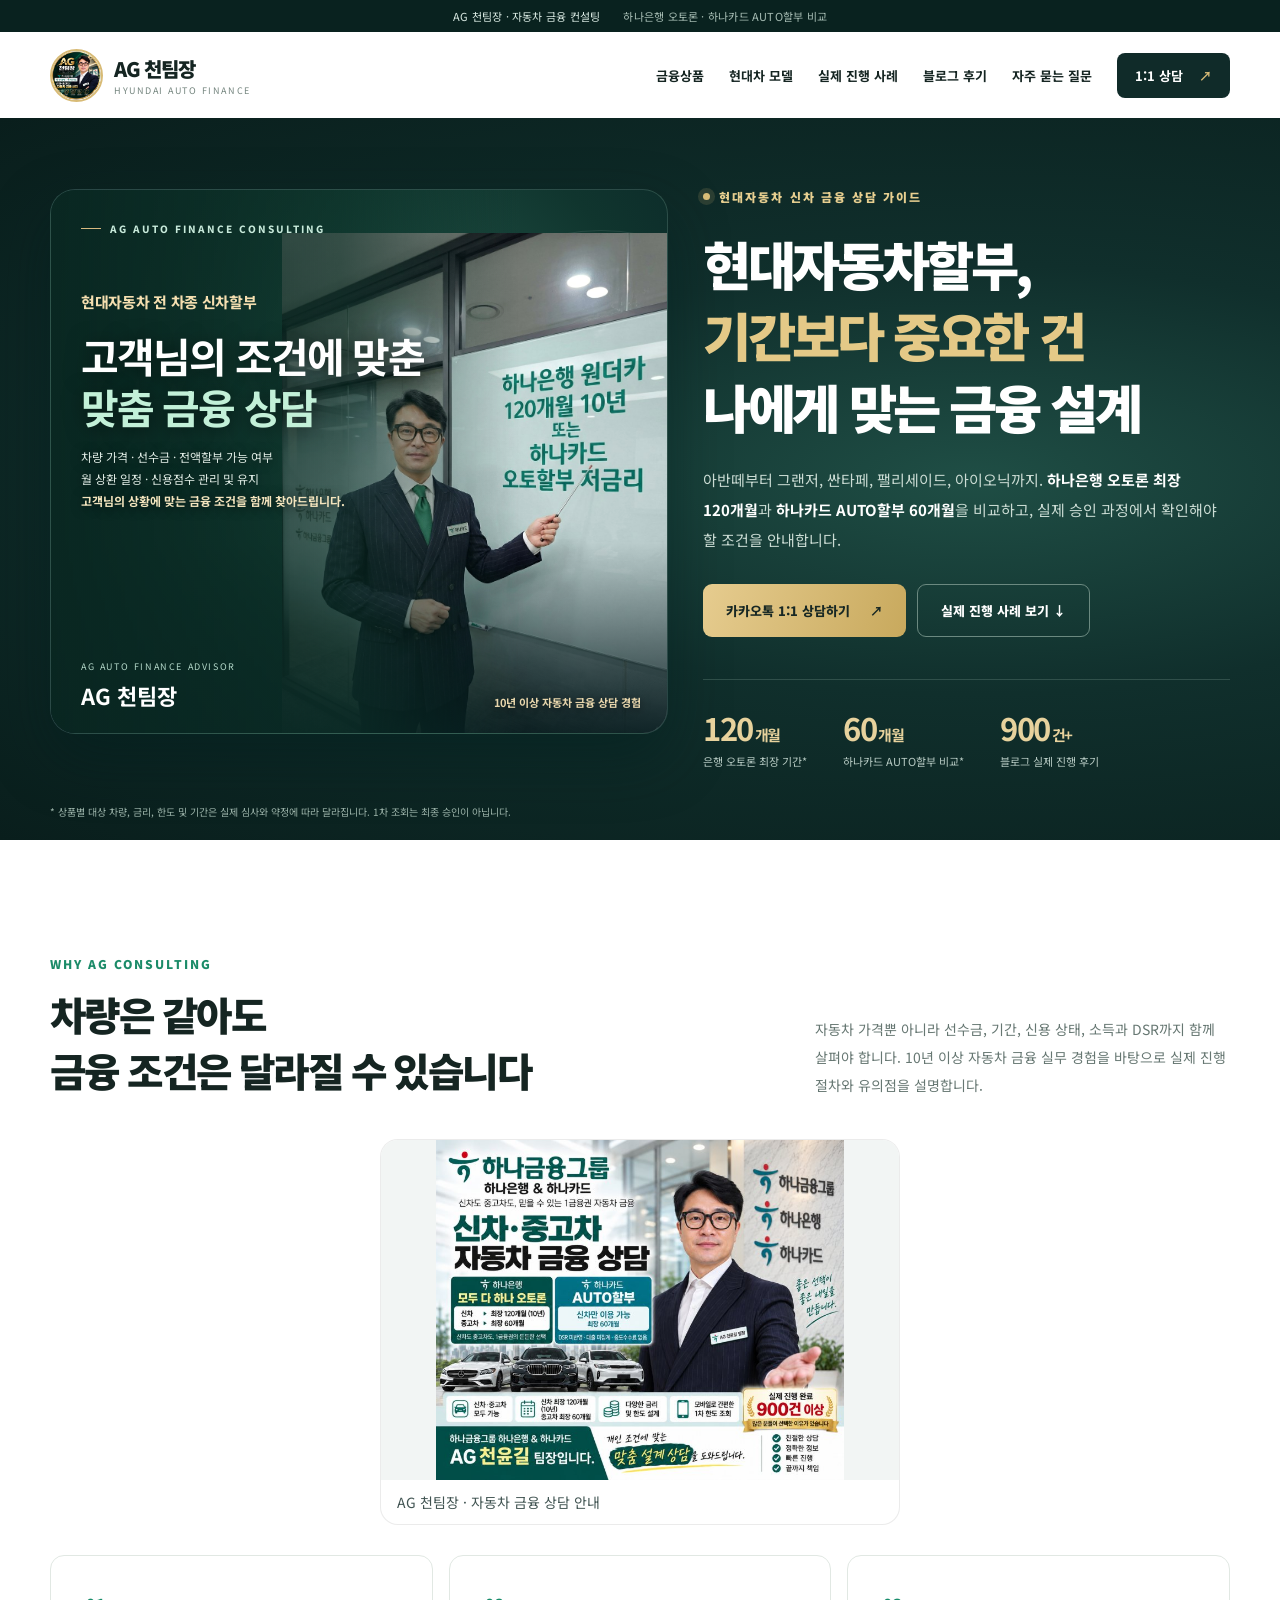
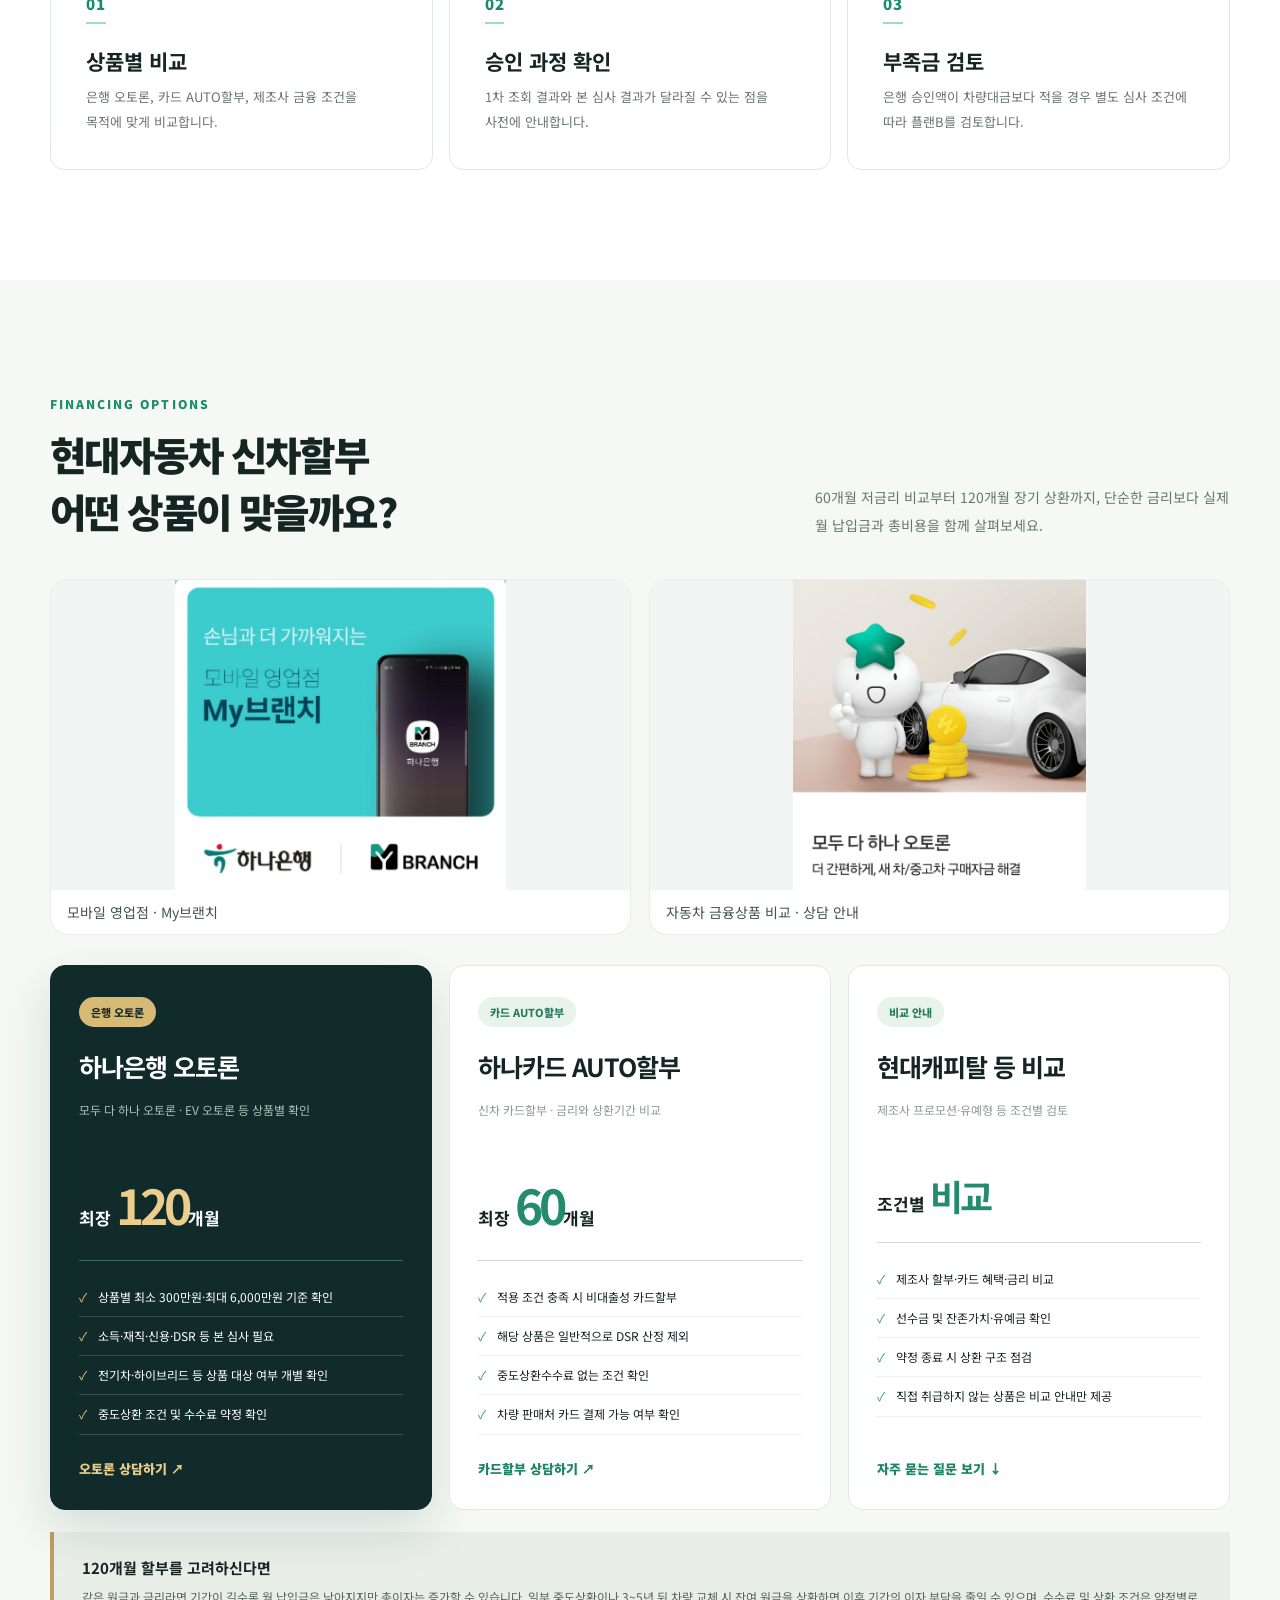
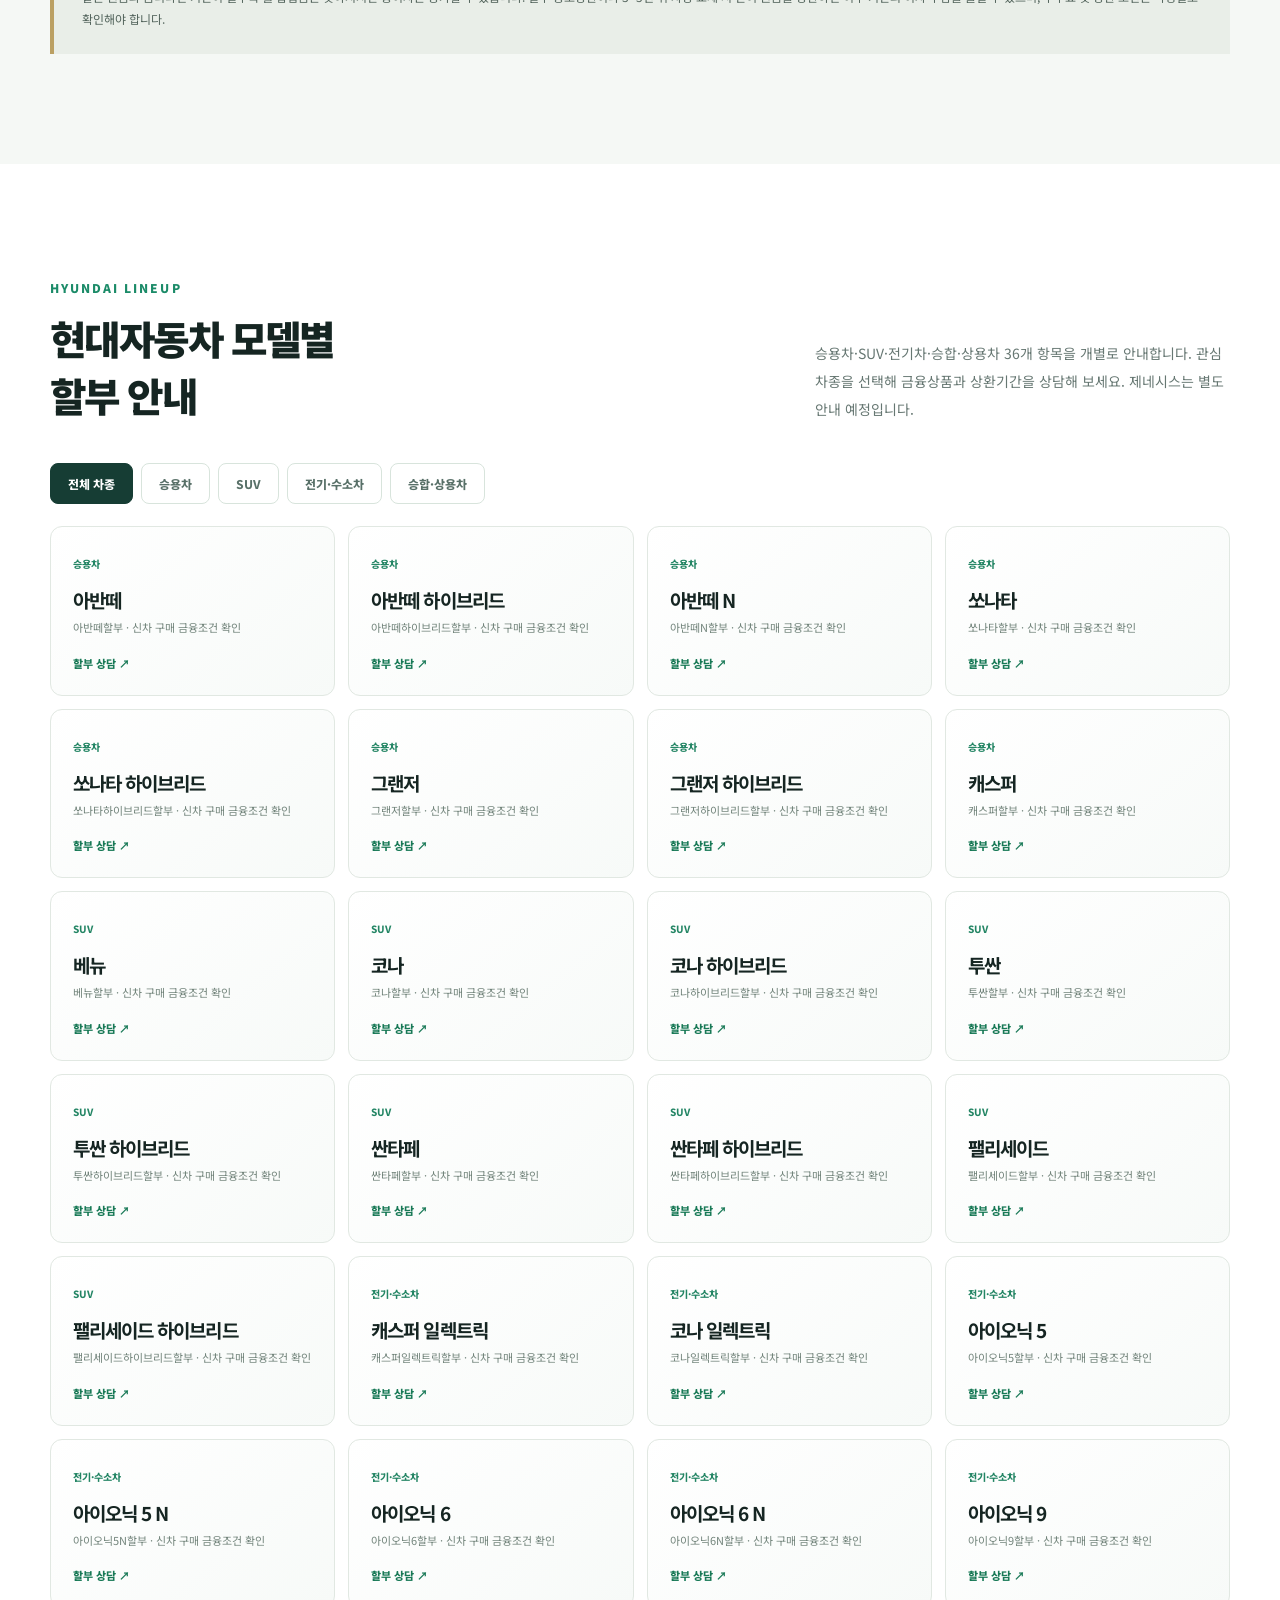
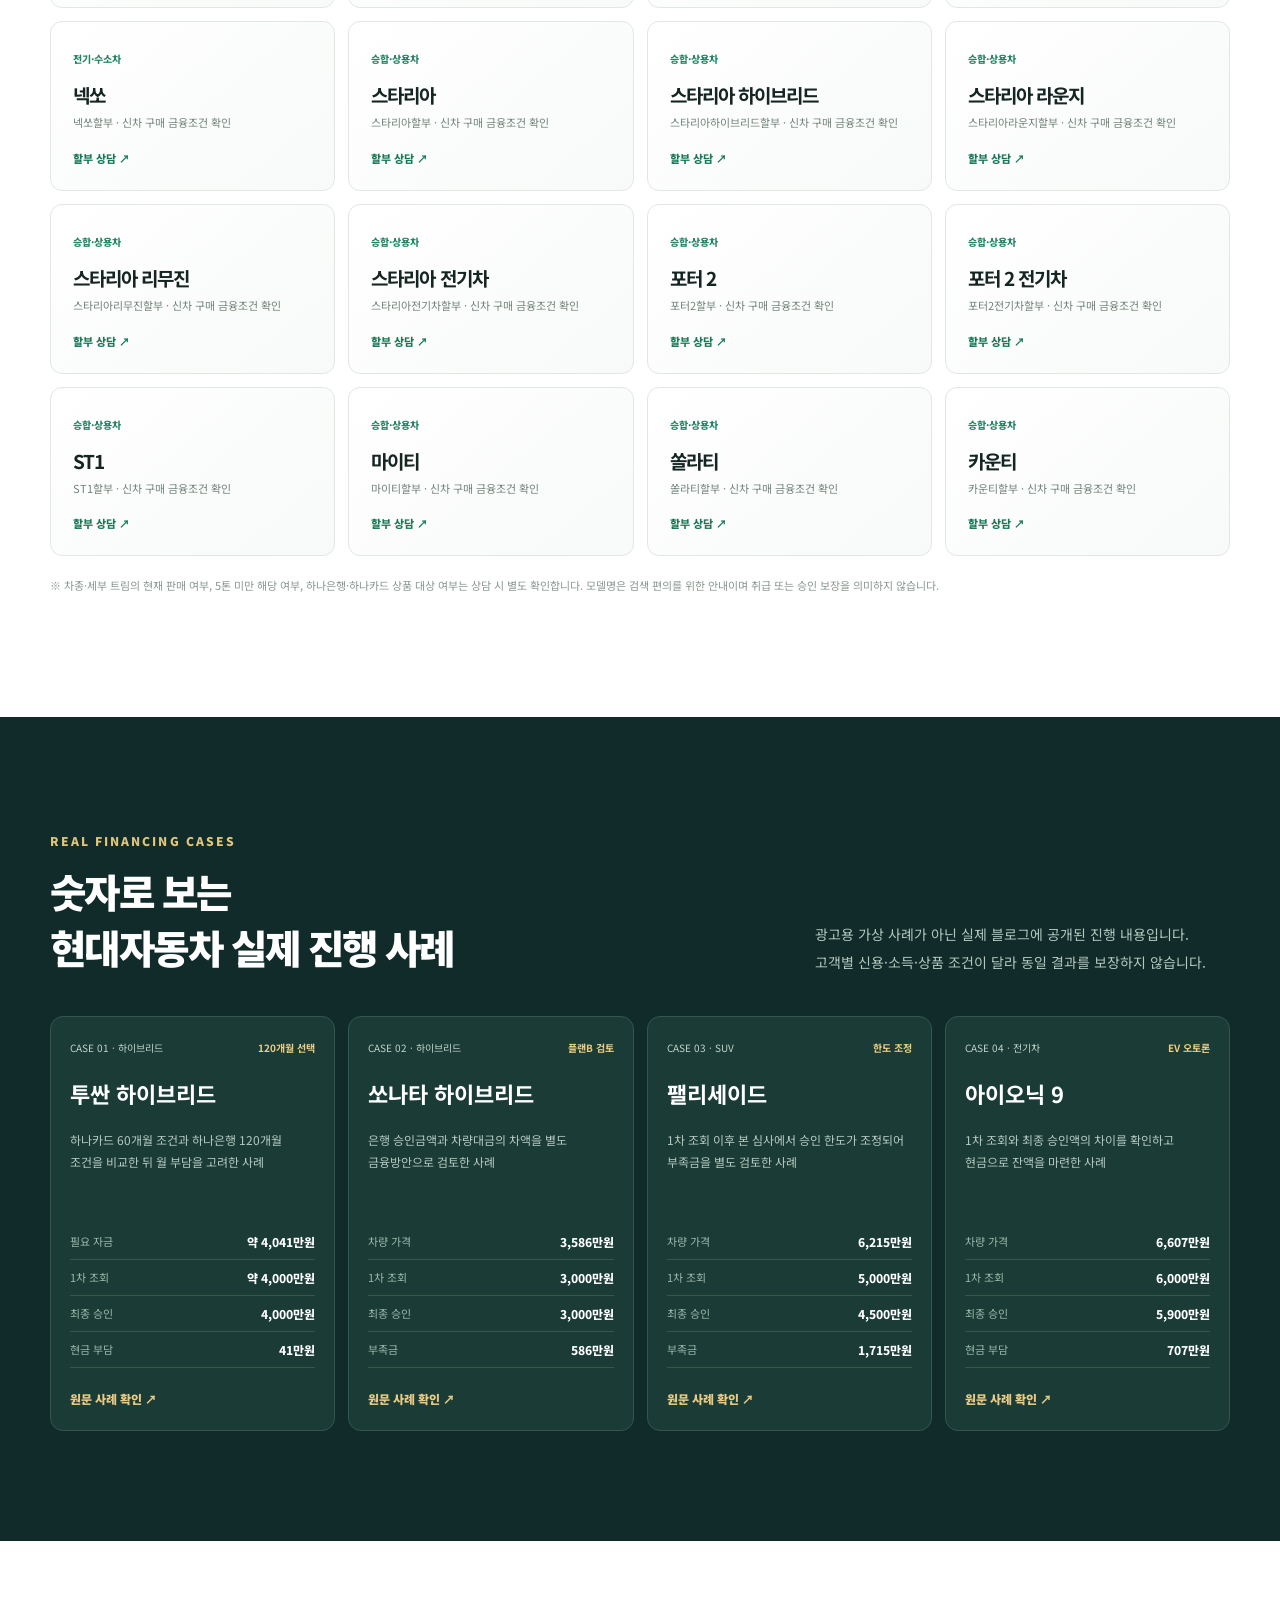
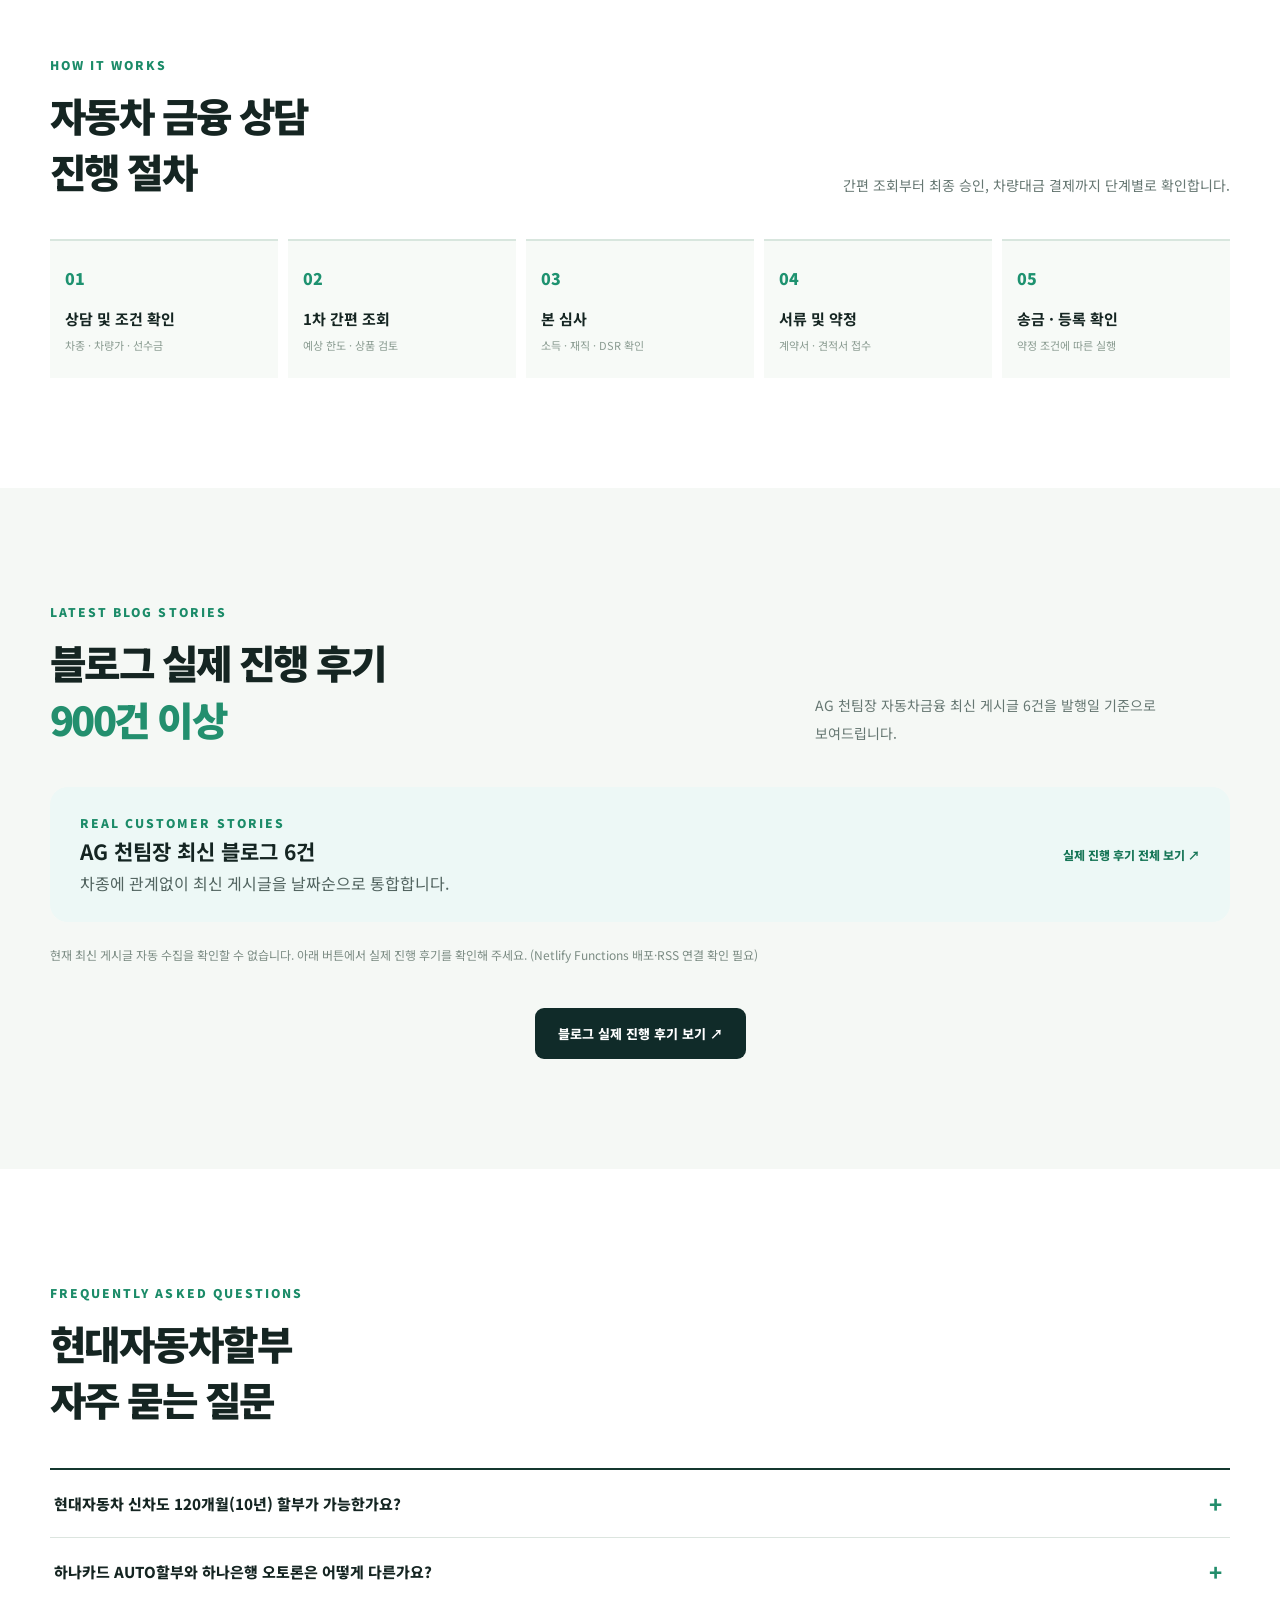
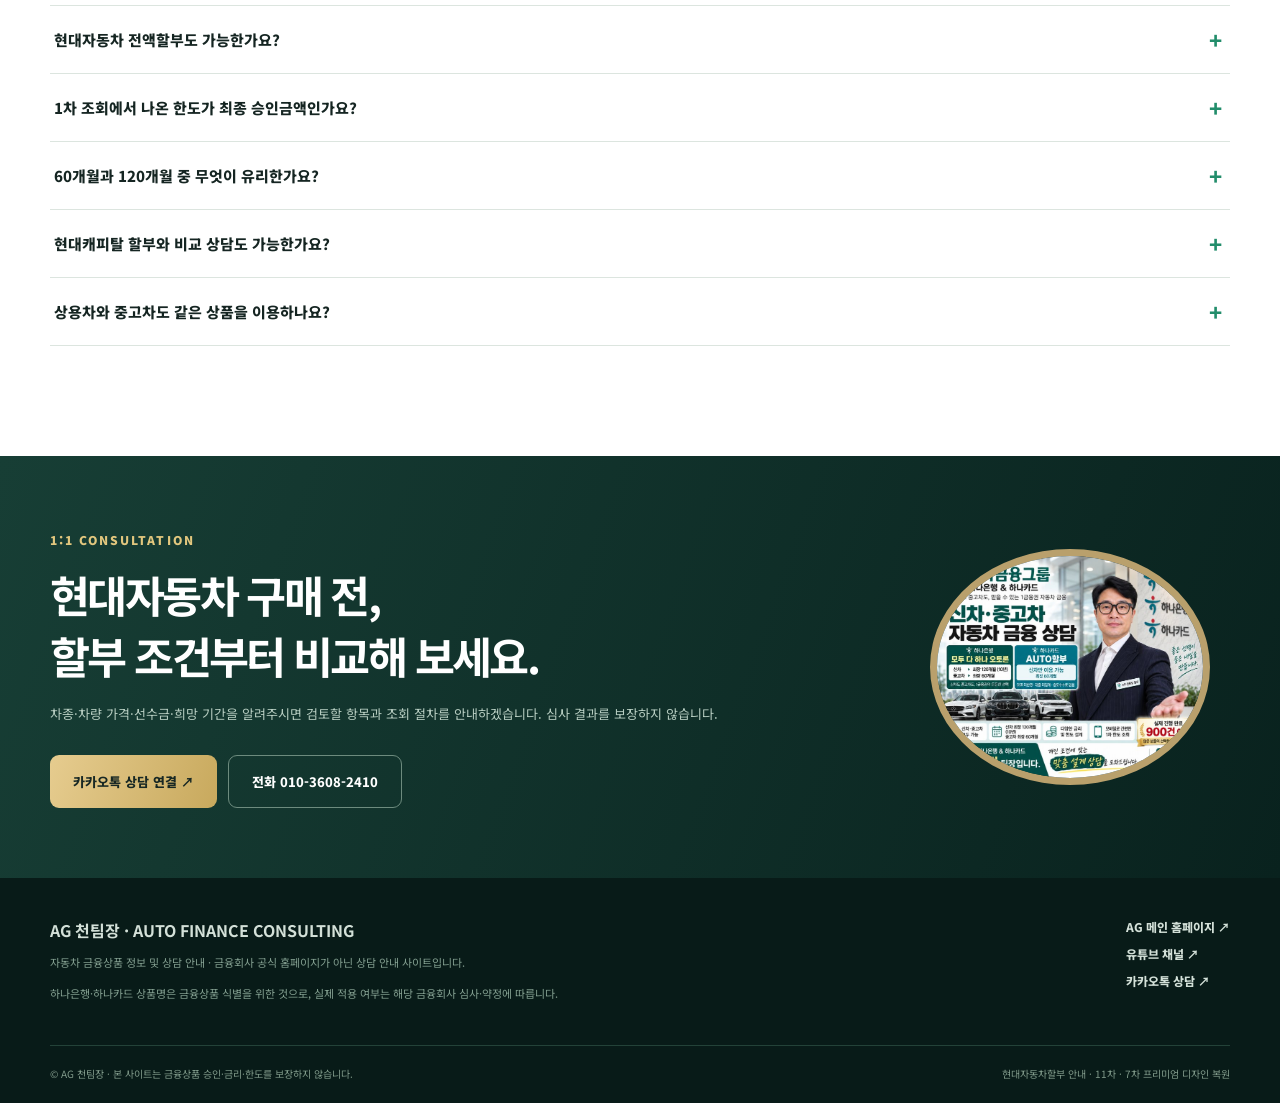
==== commit c1ad228f: "Update index.html" ====
--- a/index.html
+++ b/index.html
@@ -1,6 +1,6 @@
 <!DOCTYPE html>
 
-<html lang="ko"><head><meta charset="utf-8"/><meta content="width=device-width, initial-scale=1" name="viewport"/><meta content="#102c2a" name="theme-color"/><title>현대자동차할부 | 신차 60개월·120개월 비교와 실제 진행 사례 | AG 천팀장</title><meta content="현대자동차할부, 신차할부 60개월·120개월 조건 비교. 하나은행 오토론·하나카드 AUTO할부, 아이오닉9·쏘나타·팰리세이드·투싼 실제 진행 사례와 상담 안내." name="description"/><meta content="website" property="og:type"/><meta content="현대자동차할부 | AG 천팀장" property="og:title"/><meta content="현대자동차 신차 금융상품 비교와 실제 진행 사례, 1:1 상담" property="og:description"/><meta content="/assets/ag-brand-share.png" property="og:image"/><link href="favicon.ico" rel="icon" sizes="any"/><link href="assets/favicon-32.png" rel="icon" sizes="32x32" type="image/png"/><link href="assets/favicon-48.png" rel="icon" sizes="48x48" type="image/png"/><link href="assets/apple-touch-icon.png" rel="apple-touch-icon"/><link href="styles.css" rel="stylesheet"/><script type="application/ld+json">{"@context":"https://schema.org","@type":"WebPage","name":"현대자동차할부 상담 안내","description":"현대자동차 신차 할부 비교 및 실제 상담 사례","inLanguage":"ko-KR","about":{"@type":"Thing","name":"현대자동차할부"}}</script></head><body>
+<html lang="ko"><head><meta name="google-site-verification" content="WXr6vJSDqFKsxZSbVb2RUT36QETet5Lm0IHFcfLdrQ0" /><meta charset="utf-8"/><meta content="width=device-width, initial-scale=1" name="viewport"/><meta content="#102c2a" name="theme-color"/><title>현대자동차할부·10년할부·120개월·금리·카드할부 | AG 천팀장</title><meta content="현대자동차할부·10년할부·120개월, 그랜저·아반떼·쏘나타·싼타페·팰리세이드·아이오닉5·아이오닉9 금리·이자·전액할부·카드할부 상담 AG 천팀장" name="description"/><meta content="website" property="og:type"/><meta content="현대자동차할부 | AG 천팀장" property="og:title"/><meta content="현대자동차 신차 금융상품 비교와 실제 진행 사례, 1:1 상담" property="og:description"/><meta content="/assets/ag-brand-share.png" property="og:image"/><link href="favicon.ico" rel="icon" sizes="any"/><link href="assets/favicon-32.png" rel="icon" sizes="32x32" type="image/png"/><link href="assets/favicon-48.png" rel="icon" sizes="48x48" type="image/png"/><link href="assets/apple-touch-icon.png" rel="apple-touch-icon"/><link href="styles.css" rel="stylesheet"/><script type="application/ld+json">{"@context":"https://schema.org","@type":"WebPage","name":"현대자동차할부 상담 안내","description":"현대자동차 신차 할부 비교 및 실제 상담 사례","inLanguage":"ko-KR","about":{"@type":"Thing","name":"현대자동차할부"}}</script></head><body>
 <div class="topline">AG 천팀장 · 자동차 금융 컨설팅 <span>하나은행 오토론 · 하나카드 AUTO할부 비교</span></div>
 <header class="nav shell"><a class="brand" href="#top"><img alt="AG 천팀장 통합 대표 이미지" src="assets/ag-unified.png"/><span><strong>AG 천팀장</strong><small>HYUNDAI AUTO FINANCE</small></span></a><button aria-expanded="false" aria-label="메뉴 열기" class="menu">☰</button><nav id="navigation"><a href="#finance">금융상품</a><a href="#models">현대차 모델</a><a href="#cases">실제 진행 사례</a><a href="#reviews">블로그 후기</a><a href="#faq">자주 묻는 질문</a><a class="navcta" href="https://open.kakao.com/o/s03wS34" rel="noopener" target="_blank">1:1 상담 <span>↗</span></a></nav></header>
 <main id="top"><section class="hero"><div class="shell hero-grid"><div aria-label="AG 천팀장 맞춤 자동차 금융 상담 소개" class="hero-visual hero-finance-panel"><div class="hero-luxury-eyebrow"><span class="hero-luxury-line"></span> AG AUTO FINANCE CONSULTING</div>
@@ -13,7 +13,7 @@
 <section class="section shell" id="models"><div class="section-head"><div><span class="kicker">HYUNDAI LINEUP</span><h2>현대자동차 모델별<br/>할부 안내</h2></div><p>승용차·SUV·전기차·승합·상용차 36개 항목을 개별로 안내합니다. 관심 차종을 선택해 금융상품과 상환기간을 상담해 보세요. 제네시스는 별도 안내 예정입니다.</p></div><div aria-label="차량 종류 선택" class="model-filters" role="group"><button class="selected" data-filter="all">전체 차종</button><button data-filter="sedan">승용차</button><button data-filter="suv">SUV</button><button data-filter="ev">전기·수소차</button><button data-filter="commercial">승합·상용차</button></div><div class="model-grid" id="model-grid"></div><p class="model-caveat">※ 차종·세부 트림의 현재 판매 여부, 5톤 미만 해당 여부, 하나은행·하나카드 상품 대상 여부는 상담 시 별도 확인합니다. 모델명은 검색 편의를 위한 안내이며 취급 또는 승인 보장을 의미하지 않습니다.</p></section>
 <section class="section cases" id="cases"><div class="shell"><div class="section-head"><div><span class="kicker">REAL FINANCING CASES</span><h2>숫자로 보는<br/>현대자동차 실제 진행 사례</h2></div><p>광고용 가상 사례가 아닌 실제 블로그에 공개된 진행 내용입니다. 고객별 신용·소득·상품 조건이 달라 동일 결과를 보장하지 않습니다.</p></div><div class="case-grid"><article class="case-card"><div class="case-top"><span>CASE 01 · 하이브리드</span><b>120개월 선택</b></div><h3>투싼 하이브리드</h3><p>하나카드 60개월 조건과 하나은행 120개월 조건을 비교한 뒤 월 부담을 고려한 사례</p><dl><div><dt>필요 자금</dt><dd>약 4,041만원</dd></div><div><dt>1차 조회</dt><dd>약 4,000만원</dd></div><div><dt>최종 승인</dt><dd>4,000만원</dd></div><div><dt>현금 부담</dt><dd>41만원</dd></div></dl><a href="https://blog.naver.com/cyk2410/224203568197" rel="noopener" target="_blank">원문 사례 확인 ↗</a></article><article class="case-card"><div class="case-top"><span>CASE 02 · 하이브리드</span><b>플랜B 검토</b></div><h3>쏘나타 하이브리드</h3><p>은행 승인금액과 차량대금의 차액을 별도 금융방안으로 검토한 사례</p><dl><div><dt>차량 가격</dt><dd>3,586만원</dd></div><div><dt>1차 조회</dt><dd>3,000만원</dd></div><div><dt>최종 승인</dt><dd>3,000만원</dd></div><div><dt>부족금</dt><dd>586만원</dd></div></dl><a href="https://blog.naver.com/cyk2410/224329342977" rel="noopener" target="_blank">원문 사례 확인 ↗</a></article><article class="case-card"><div class="case-top"><span>CASE 03 · SUV</span><b>한도 조정</b></div><h3>팰리세이드</h3><p>1차 조회 이후 본 심사에서 승인 한도가 조정되어 부족금을 별도 검토한 사례</p><dl><div><dt>차량 가격</dt><dd>6,215만원</dd></div><div><dt>1차 조회</dt><dd>5,000만원</dd></div><div><dt>최종 승인</dt><dd>4,500만원</dd></div><div><dt>부족금</dt><dd>1,715만원</dd></div></dl><a href="https://blog.naver.com/cyk2410/224309060912" rel="noopener" target="_blank">원문 사례 확인 ↗</a></article><article class="case-card"><div class="case-top"><span>CASE 04 · 전기차</span><b>EV 오토론</b></div><h3>아이오닉 9</h3><p>1차 조회와 최종 승인액의 차이를 확인하고 현금으로 잔액을 마련한 사례</p><dl><div><dt>차량 가격</dt><dd>6,607만원</dd></div><div><dt>1차 조회</dt><dd>6,000만원</dd></div><div><dt>최종 승인</dt><dd>5,900만원</dd></div><div><dt>현금 부담</dt><dd>707만원</dd></div></dl><a href="https://blog.naver.com/cyk2410/224433751797" rel="noopener" target="_blank">원문 사례 확인 ↗</a></article></div></div></section>
 <section class="section shell process"><div class="section-head"><div><span class="kicker">HOW IT WORKS</span><h2>자동차 금융 상담<br/>진행 절차</h2></div><p>간편 조회부터 최종 승인, 차량대금 결제까지 단계별로 확인합니다.</p></div><div class="steps"><div><span>01</span><strong>상담 및 조건 확인</strong><small>차종 · 차량가 · 선수금</small></div><div><span>02</span><strong>1차 간편 조회</strong><small>예상 한도 · 상품 검토</small></div><div><span>03</span><strong>본 심사</strong><small>소득 · 재직 · DSR 확인</small></div><div><span>04</span><strong>서류 및 약정</strong><small>계약서 · 견적서 접수</small></div><div><span>05</span><strong>송금 · 등록 확인</strong><small>약정 조건에 따른 실행</small></div></div></section>
-<section class="section reviews" id="reviews"><div class="shell"><div class="section-head"><div><span class="kicker">LATEST BLOG STORIES</span><h2>블로그 실제 진행 후기<br/><em>900건 이상</em></h2></div><p>윤길A·수정B 블로그의 전체 최신 글을 발행일 기준으로 통합해 최대 6건 표시합니다. 특정 차종만 추려 보여주지 않습니다.</p></div><div class="blog-banner blog-banner-v5"><div><span class="kicker">REAL CUSTOMER STORIES</span><strong>두 블로그의 최신 글 6건</strong><p>차종에 관계없이 최신 게시글을 날짜순으로 통합합니다.</p></div><a href="https://blog.naver.com/cyk2410" rel="noopener" target="_blank">실제 진행 후기 전체 보기 ↗</a></div><div class="blog-status" id="blog-status" role="status">최신 게시글을 불러오는 중입니다…</div><div class="blog-grid" id="blog-grid"></div><div class="center"><a class="btn dark" href="https://blog.naver.com/cyk2410" rel="noopener" target="_blank">블로그 실제 진행 후기 보기 ↗</a></div></div></section>
+<section class="section reviews" id="reviews"><div class="shell"><div class="section-head"><div><span class="kicker">LATEST BLOG STORIES</span><h2>블로그 실제 진행 후기<br/><em>900건 이상</em></h2></div><p>AG 천팀장 자동차금융 최신 게시글 6건을 발행일 기준으로 보여드립니다.</p></div><div class="blog-banner blog-banner-v5"><div><span class="kicker">REAL CUSTOMER STORIES</span><strong>AG 천팀장 최신 블로그 6건</strong><p>차종에 관계없이 최신 게시글을 날짜순으로 통합합니다.</p></div><a href="https://blog.naver.com/cyk2410" rel="noopener" target="_blank">실제 진행 후기 전체 보기 ↗</a></div><div class="blog-status" id="blog-status" role="status">최신 게시글을 불러오는 중입니다…</div><div class="blog-grid" id="blog-grid"></div><div class="center"><a class="btn dark" href="https://blog.naver.com/cyk2410" rel="noopener" target="_blank">블로그 실제 진행 후기 보기 ↗</a></div></div></section>
 <section class="section shell" id="faq"><div class="section-head"><div><span class="kicker">FREQUENTLY ASKED QUESTIONS</span><h2>현대자동차할부<br/>자주 묻는 질문</h2></div></div><div class="faqs"><details><summary>현대자동차 신차도 120개월(10년) 할부가 가능한가요?</summary><p>하나은행의 해당 오토론 상품이 적용되고 심사 조건을 충족하는 경우 최장 120개월을 검토할 수 있습니다. 모든 차종과 고객에게 동일하게 적용되는 것은 아닙니다.</p></details><details><summary>하나카드 AUTO할부와 하나은행 오토론은 어떻게 다른가요?</summary><p>하나카드 AUTO할부는 신차 카드할부로 60개월 조건을 비교할 수 있으며, 해당 비대출성 상품은 일반적으로 DSR 산정에서 제외됩니다. 하나은행 오토론은 은행 대출로 DSR과 신용 심사가 적용될 수 있으며 최장 120개월 상품을 검토할 수 있습니다. 상품별 조건은 반드시 확인해야 합니다.</p></details><details><summary>현대자동차 전액할부도 가능한가요?</summary><p>차량 가격과 승인 한도, 상품별 결제 조건이 일치한다면 검토할 수 있지만 누구에게나 전액할부가 승인되는 것은 아닙니다. 부족금은 현금 또는 별도 금융상품 심사로 검토할 수 있습니다.</p></details><details><summary>1차 조회에서 나온 한도가 최종 승인금액인가요?</summary><p>아닙니다. 1차 조회는 참고 결과이며 본 심사 과정에서 소득, 재직, DSR, 기존 부채 등으로 승인금액이나 금리가 달라질 수 있습니다.</p></details><details><summary>60개월과 120개월 중 무엇이 유리한가요?</summary><p>월 납입금이 중요하다면 120개월을, 총이자 부담을 줄이는 것이 중요하다면 짧은 기간을 검토할 수 있습니다. 다만 실제 금리와 수수료가 달라 단순 비교만으로 결정하지 않는 것이 좋습니다.</p></details><details><summary>현대캐피탈 할부와 비교 상담도 가능한가요?</summary><p>가능합니다. 제조사 프로모션, 금리, 선수금, 유예금 및 만기 상환 조건을 비교해 볼 수 있습니다. 단, 직접 취급하지 않는 금융상품은 비교 안내로 한정합니다.</p></details><details><summary>상용차와 중고차도 같은 상품을 이용하나요?</summary><p>아닙니다. 차량 종류·용도·중량·신차 또는 중고차 여부에 따라 상품 대상과 기간이 달라집니다. 특히 상용차는 개별 취급 조건 확인이 필요합니다.</p></details></div></section>
 <section class="consult" id="contact"><div class="shell consult-grid"><div><span class="kicker light">1:1 CONSULTATION</span><h2>현대자동차 구매 전,<br/>할부 조건부터 비교해 보세요.</h2><p>차종·차량 가격·선수금·희망 기간을 알려주시면 검토할 항목과 조회 절차를 안내하겠습니다. 심사 결과를 보장하지 않습니다.</p><div class="consult-actions"><a class="btn primary" href="https://open.kakao.com/o/s03wS34" rel="noopener" target="_blank">카카오톡 상담 연결 ↗</a><a class="btn ghost" href="tel:01036082410">전화 010-3608-2410</a></div></div><img alt="AG 천팀장 통합 자동차 금융 상담 이미지" src="assets/brand.jpg"/></div></section></main>
-<footer><div class="shell footer-inner"><div><strong>AG 천팀장 · AUTO FINANCE CONSULTING</strong><p>자동차 금융상품 정보 및 상담 안내 · 금융회사 공식 홈페이지가 아닌 상담 안내 사이트입니다.</p><p>하나은행·하나카드 상품명은 금융상품 식별을 위한 것으로, 실제 적용 여부는 해당 금융회사 심사·약정에 따릅니다.</p></div><div class="footer-links"><a href="https://silver-biscotti-477927.netlify.app/" rel="noopener" target="_blank">AG 메인 홈페이지 ↗</a><a href="https://www.youtube.com/@하나금융그룹AG천팀-y1s" rel="noopener" target="_blank">유튜브 채널 ↗</a><a href="https://open.kakao.com/o/s03wS34" rel="noopener" target="_blank">카카오톡 상담 ↗</a></div></div><div class="shell footer-bottom">© AG 천팀장 · 본 사이트는 금융상품 승인·금리·한도를 보장하지 않습니다. <span>현대자동차할부 안내 · 11차 · 7차 프리미엄 디자인 복원</span></div></footer><script defer="" src="app.js"></script></body></html>+<footer><div class="shell footer-inner"><div><strong>AG 천팀장 · AUTO FINANCE CONSULTING</strong><p>자동차 금융상품 정보 및 상담 안내 · 금융회사 공식 홈페이지가 아닌 상담 안내 사이트입니다.</p><p>하나은행·하나카드 상품명은 금융상품 식별을 위한 것으로, 실제 적용 여부는 해당 금융회사 심사·약정에 따릅니다.</p></div><div class="footer-links"><a href="https://silver-biscotti-477927.netlify.app/" rel="noopener" target="_blank">AG 메인 홈페이지 ↗</a><a href="https://www.youtube.com/@하나금융그룹AG천팀-y1s" rel="noopener" target="_blank">유튜브 채널 ↗</a><a href="https://open.kakao.com/o/s03wS34" rel="noopener" target="_blank">카카오톡 상담 ↗</a></div></div><div class="shell footer-bottom">© AG 천팀장 · 본 사이트는 금융상품 승인·금리·한도를 보장하지 않습니다. <span>현대자동차할부 안내 · 11차 · 7차 프리미엄 디자인 복원</span></div></footer><script defer="" src="app.js"></script></body></html>
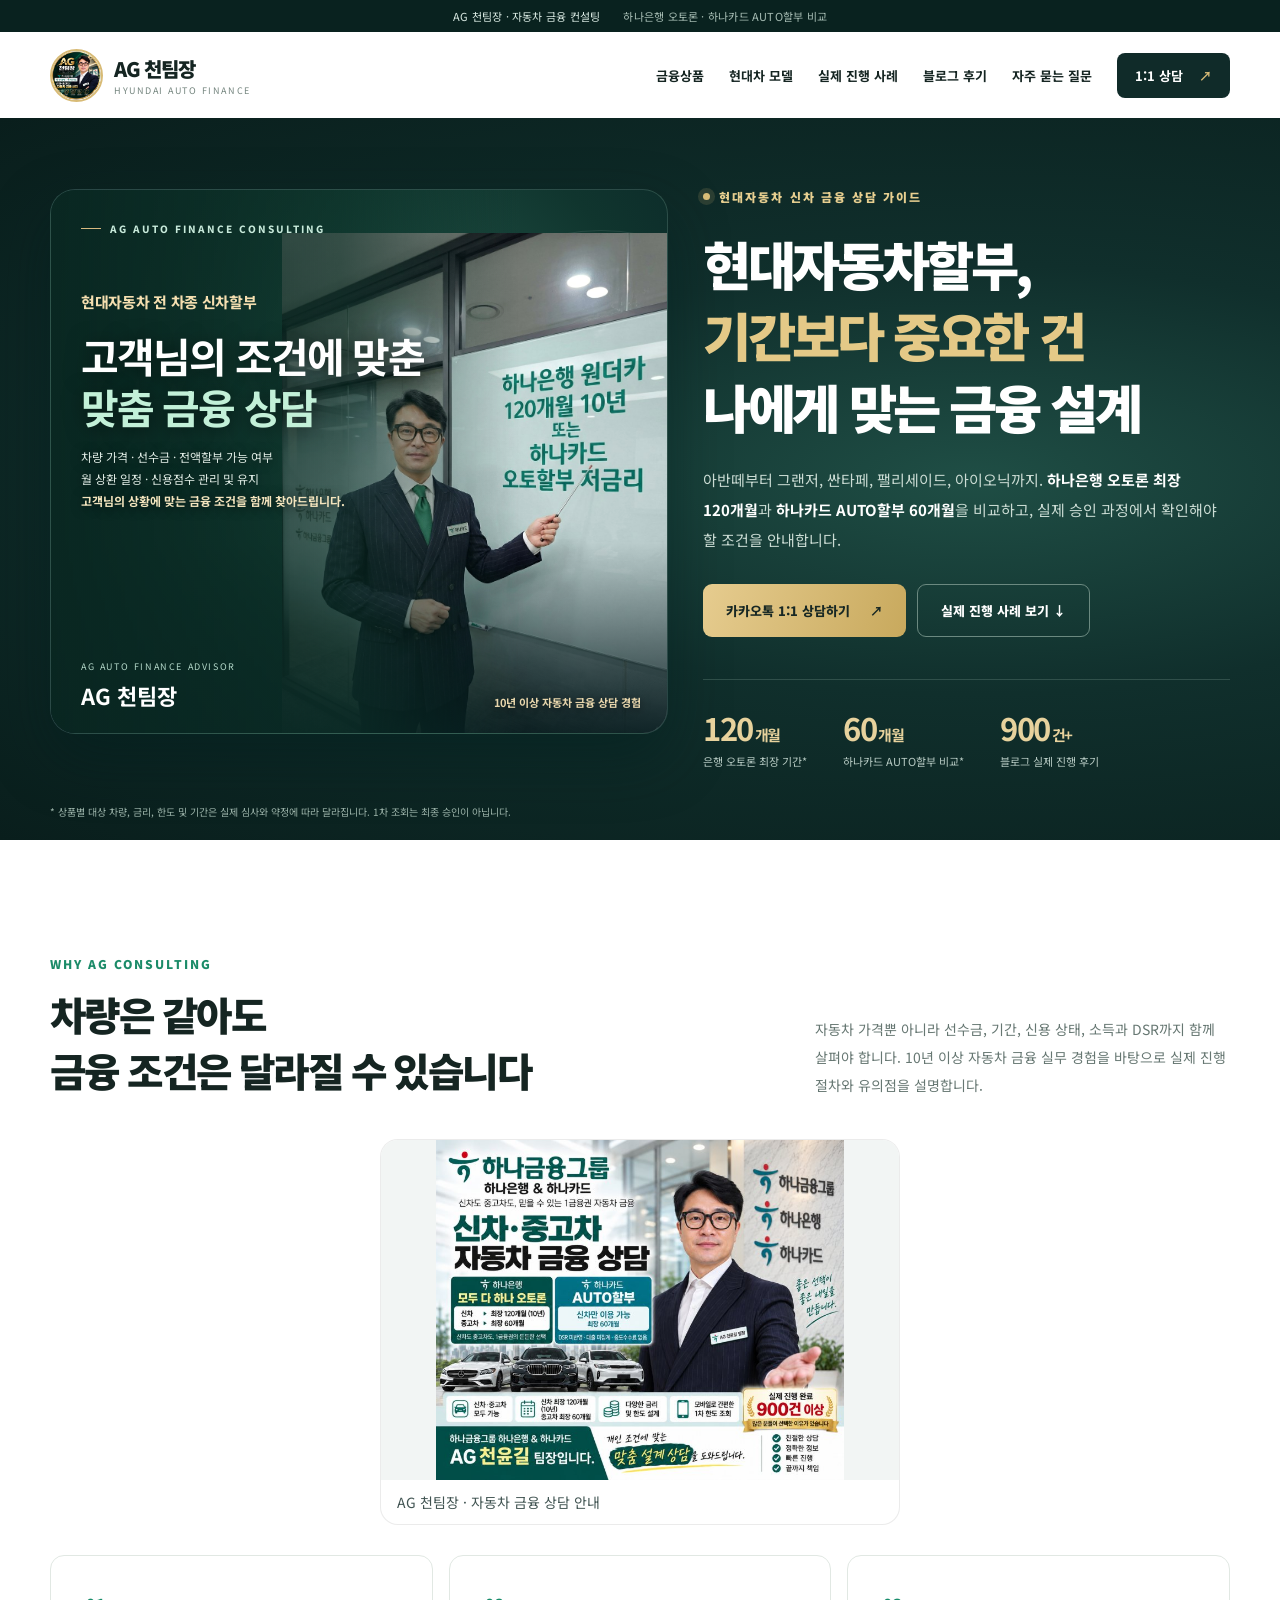
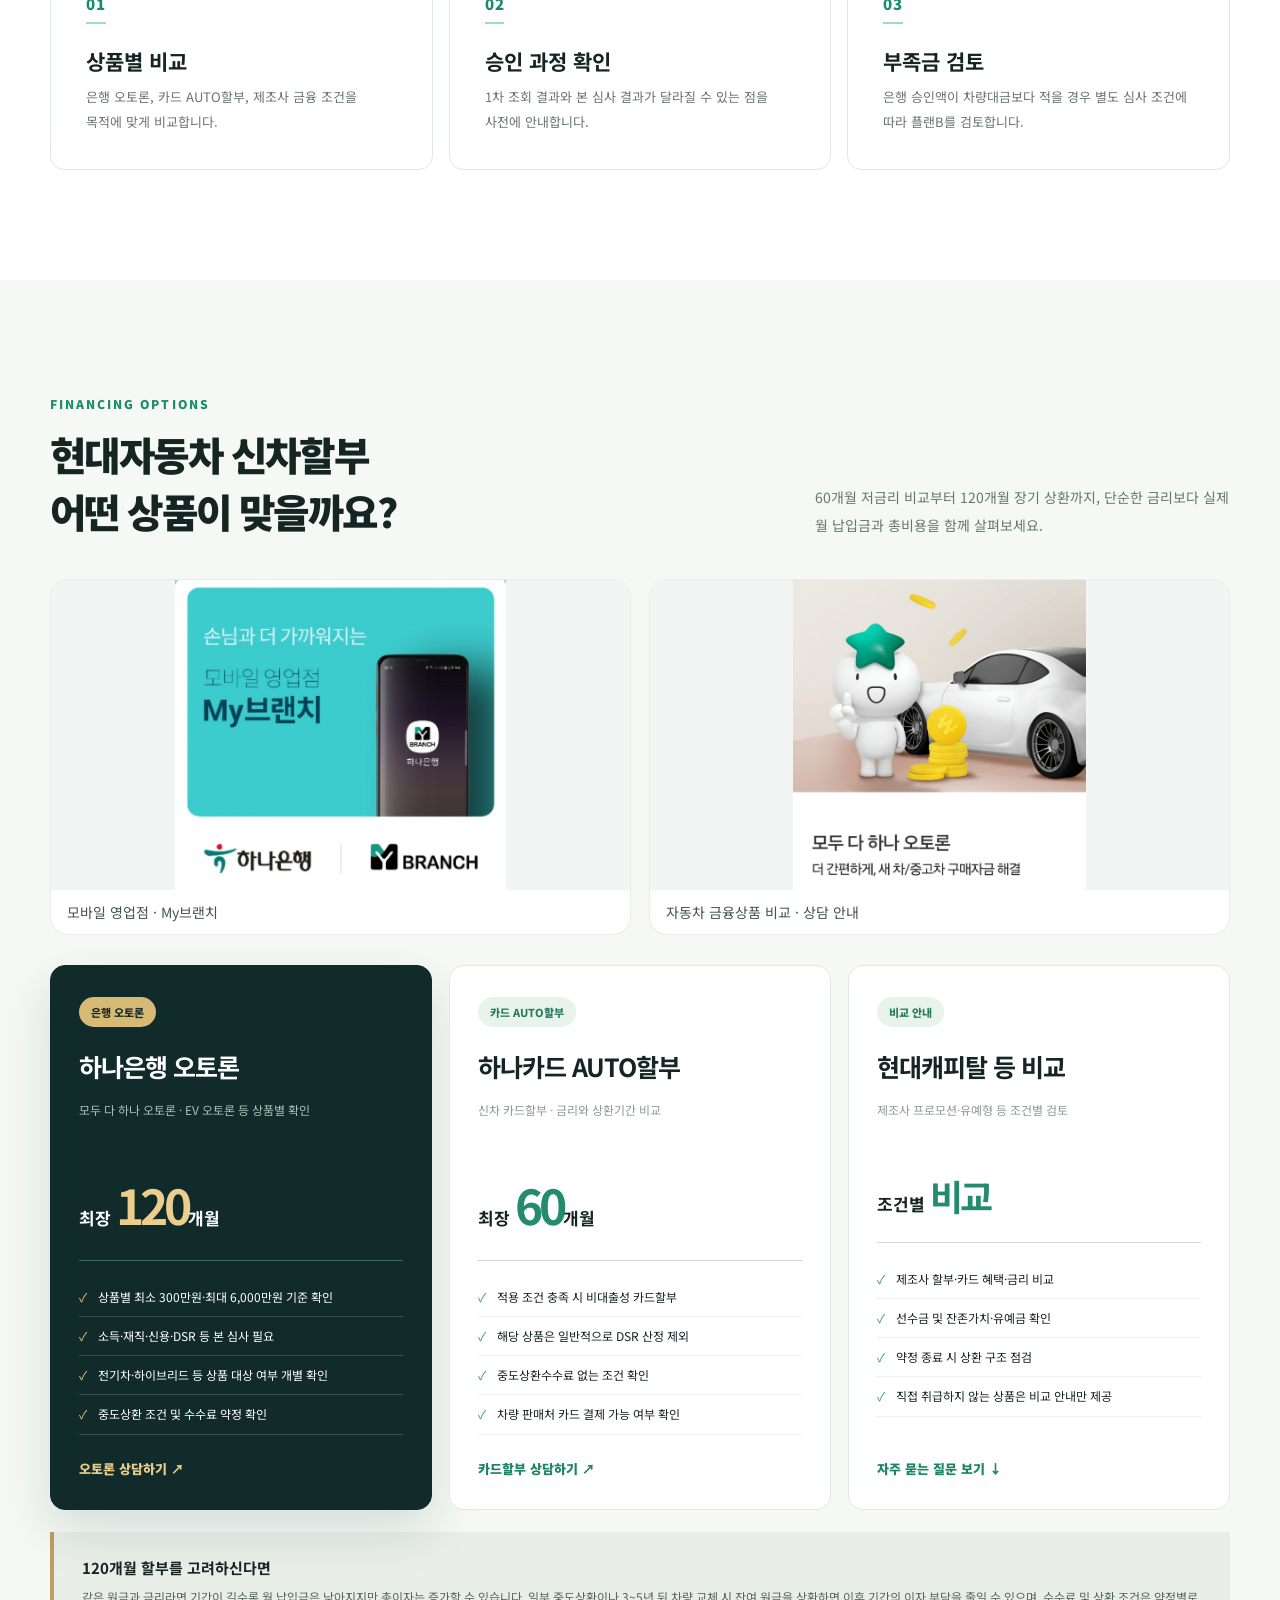
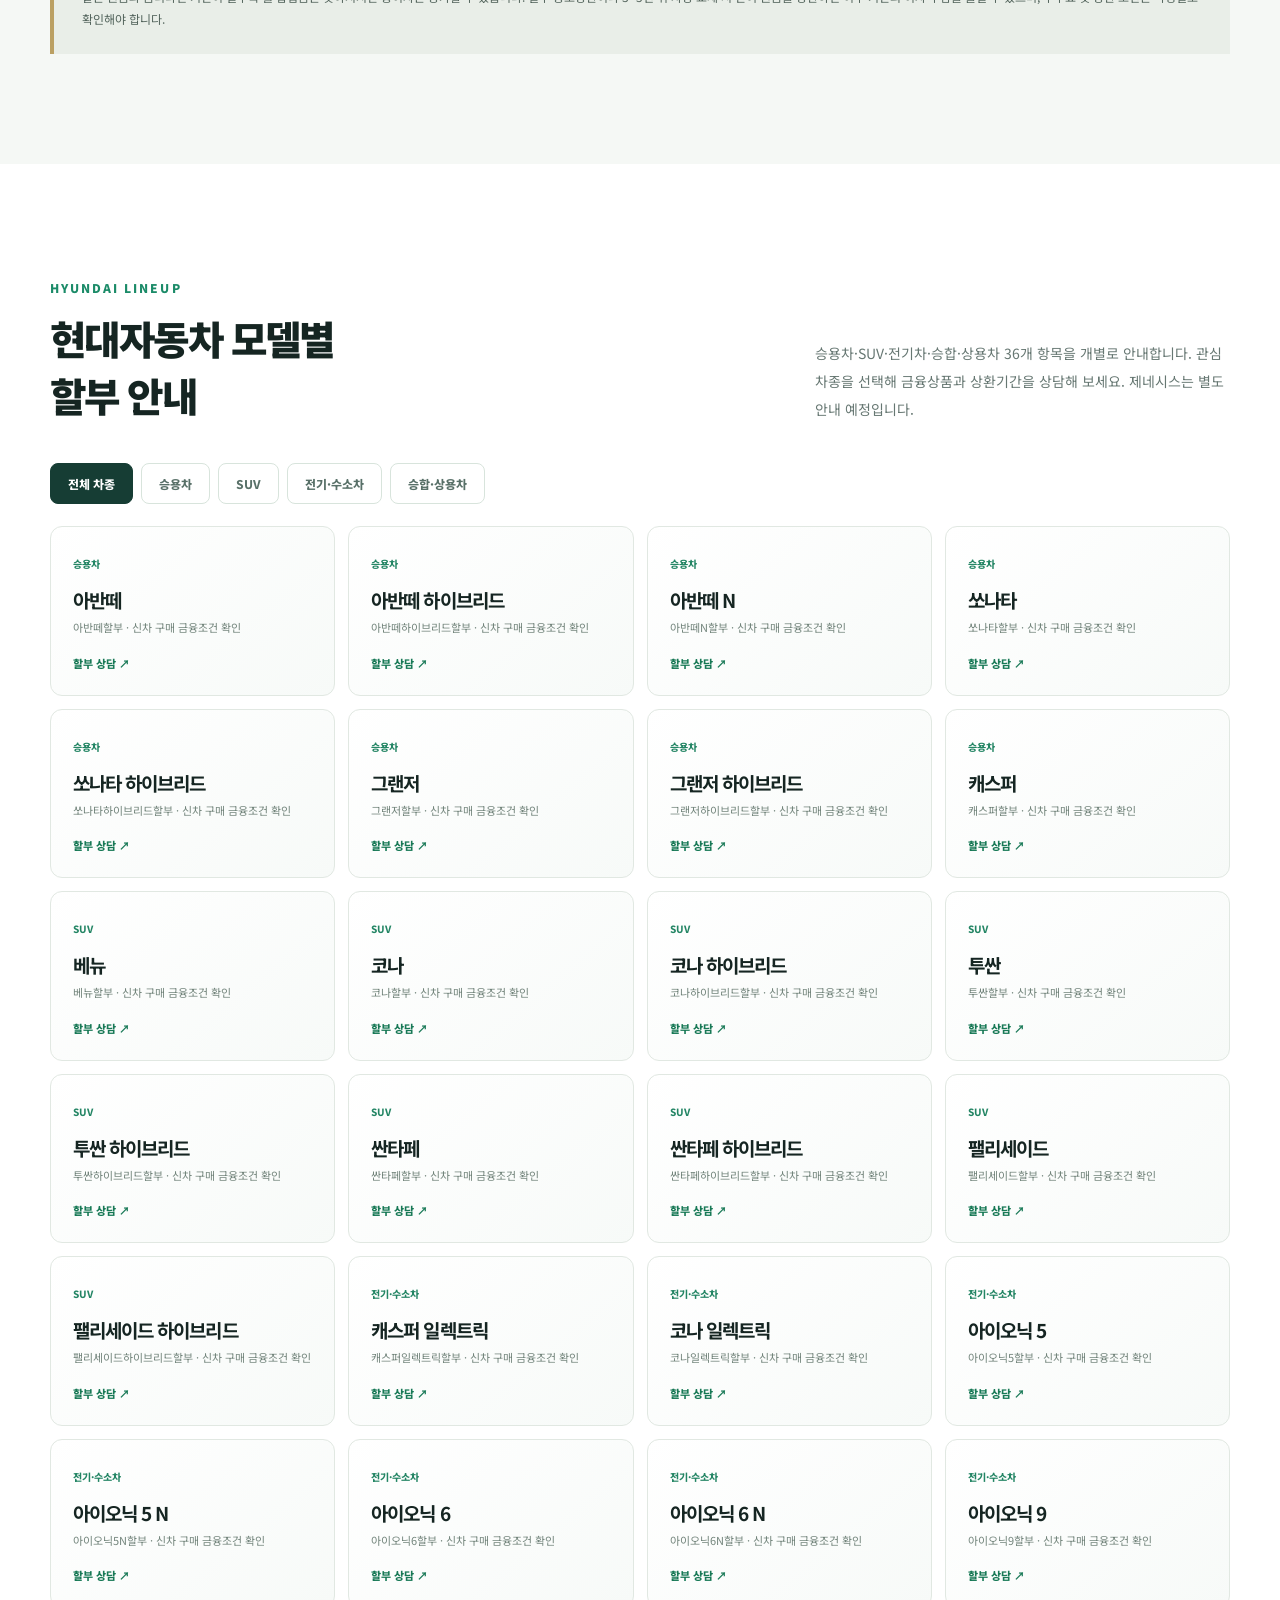
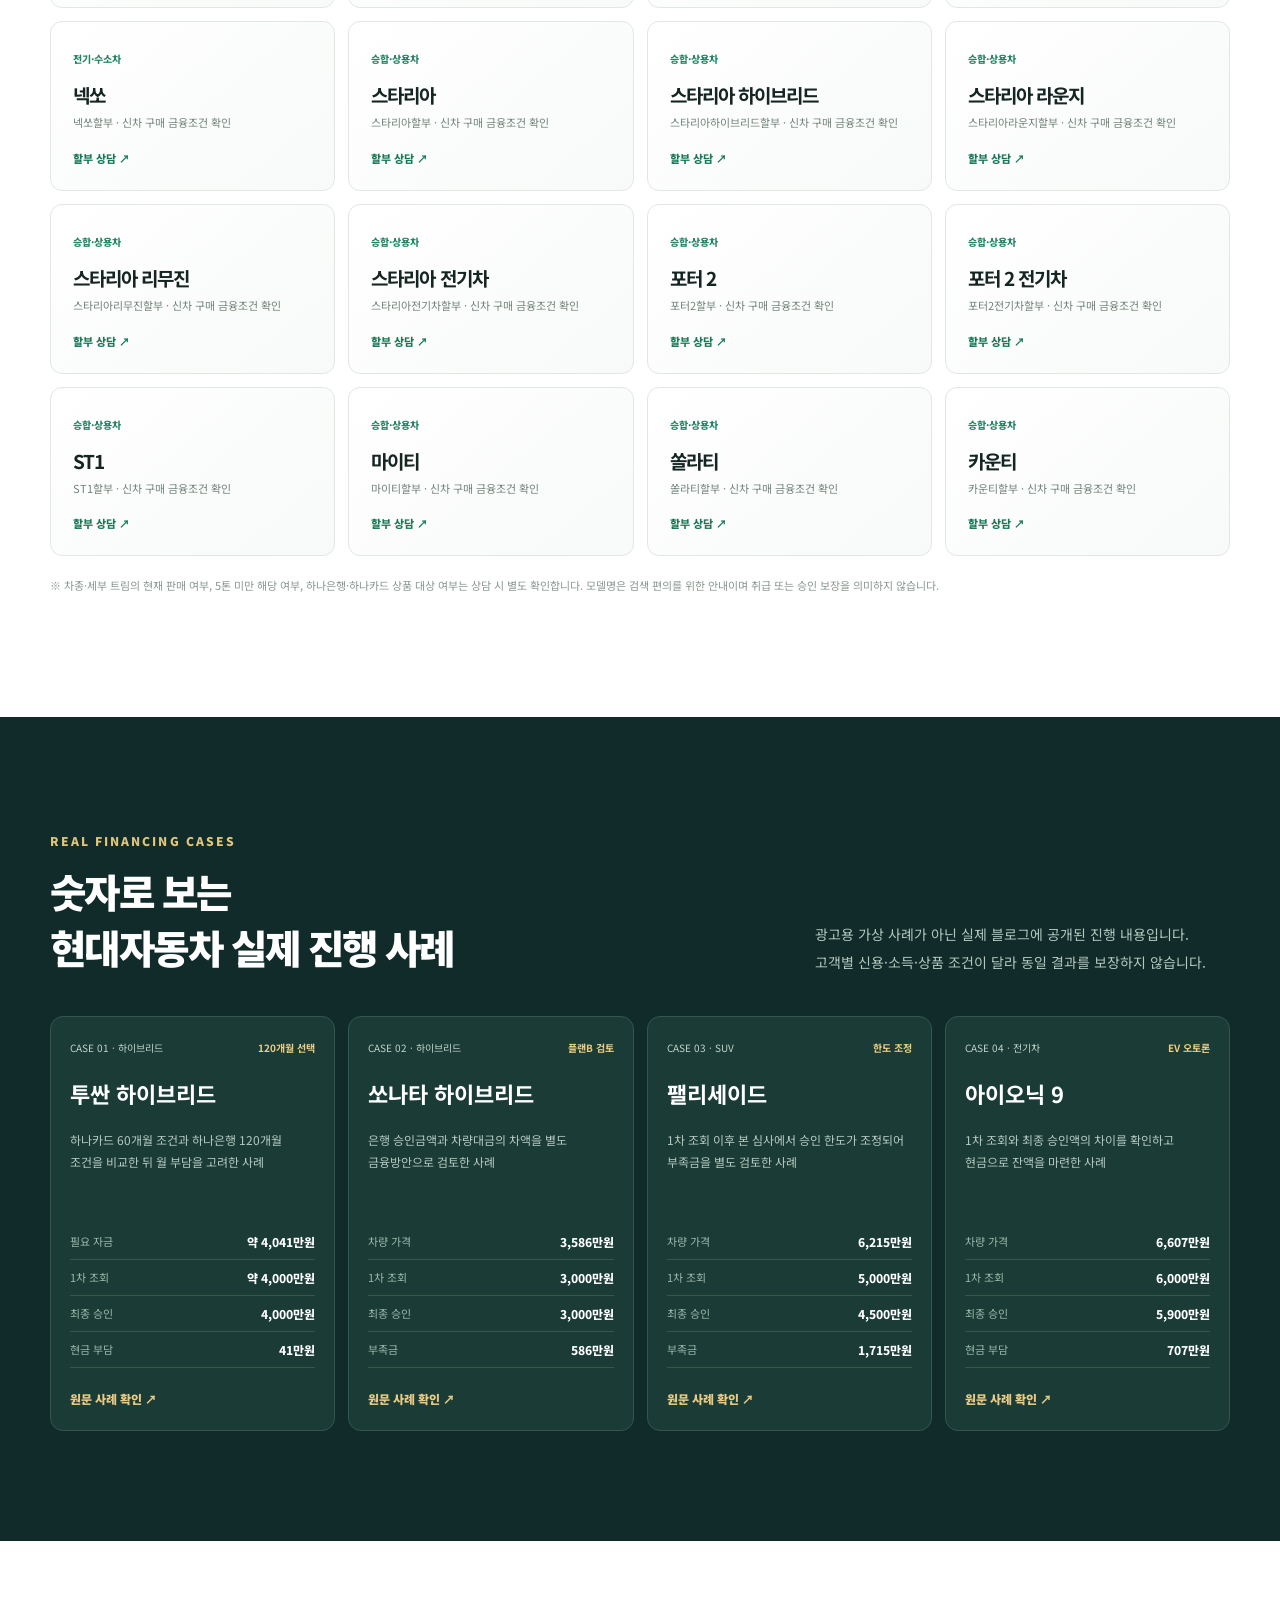
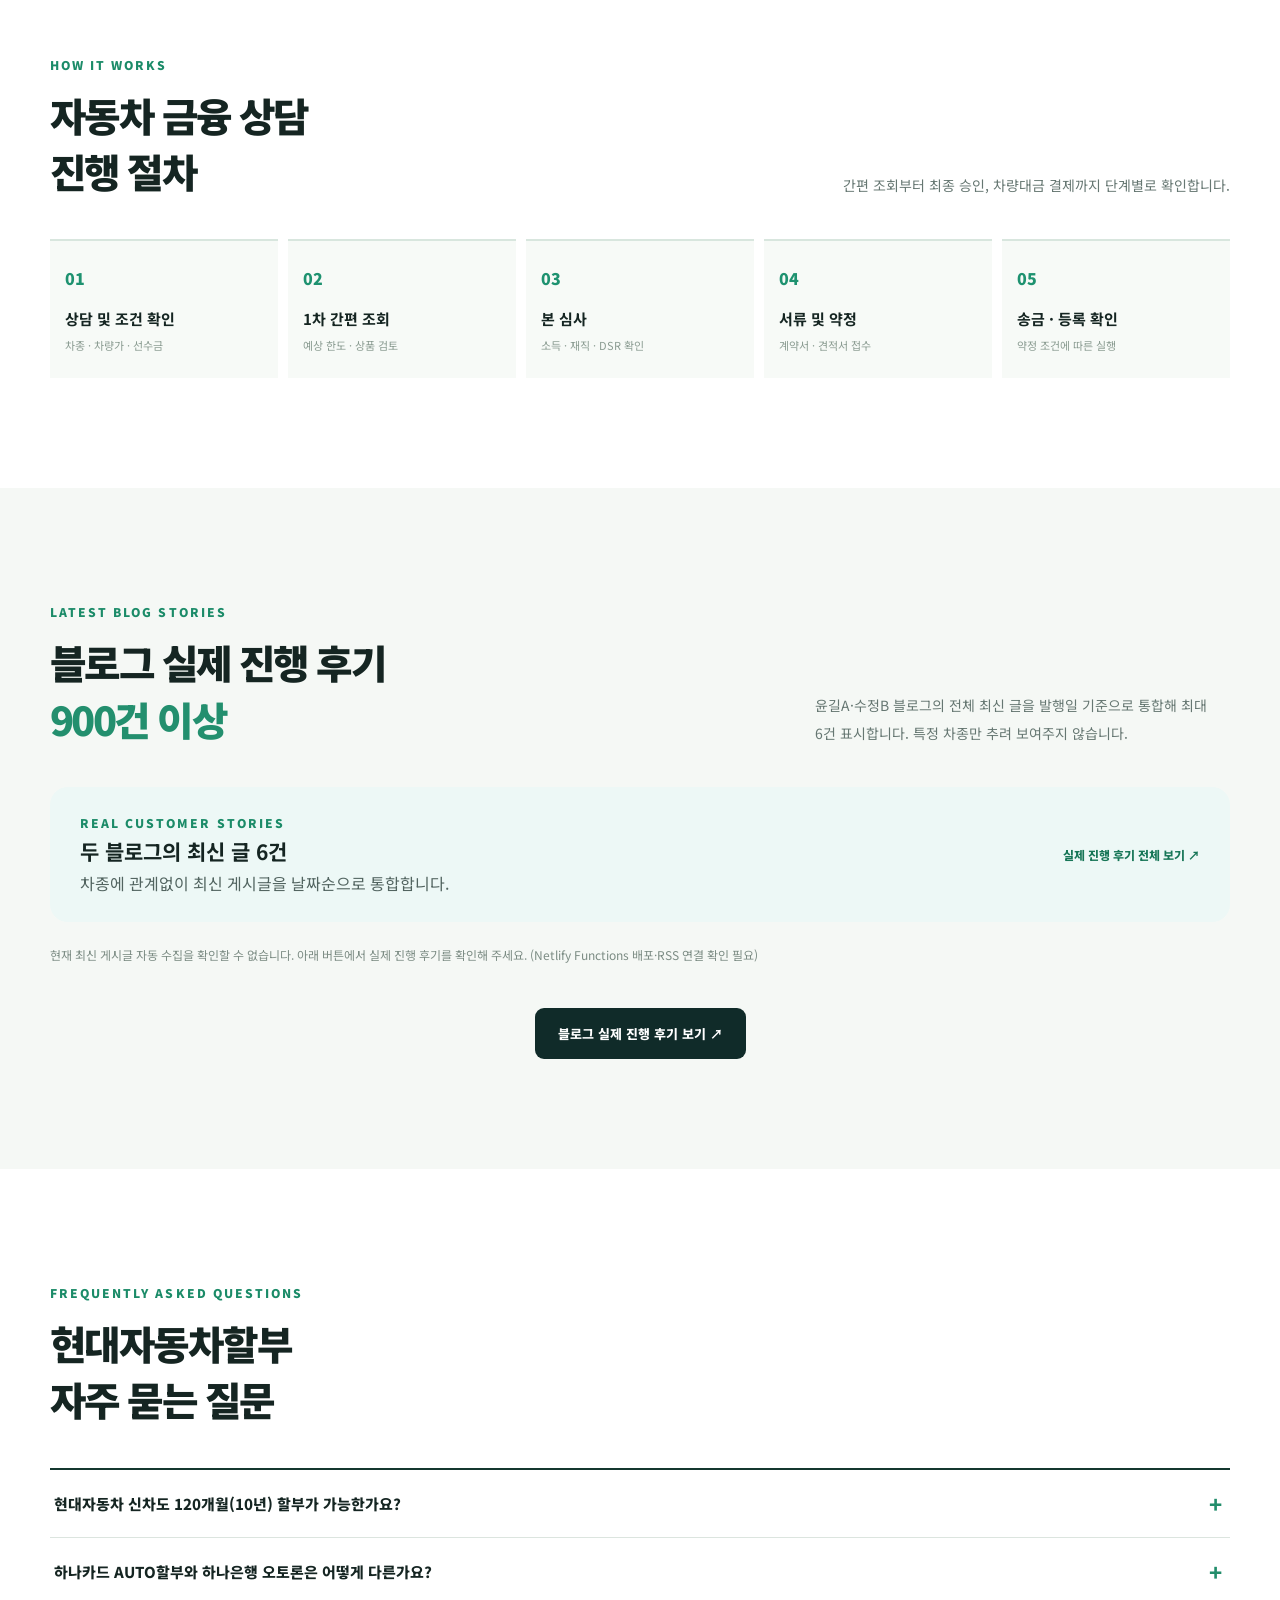
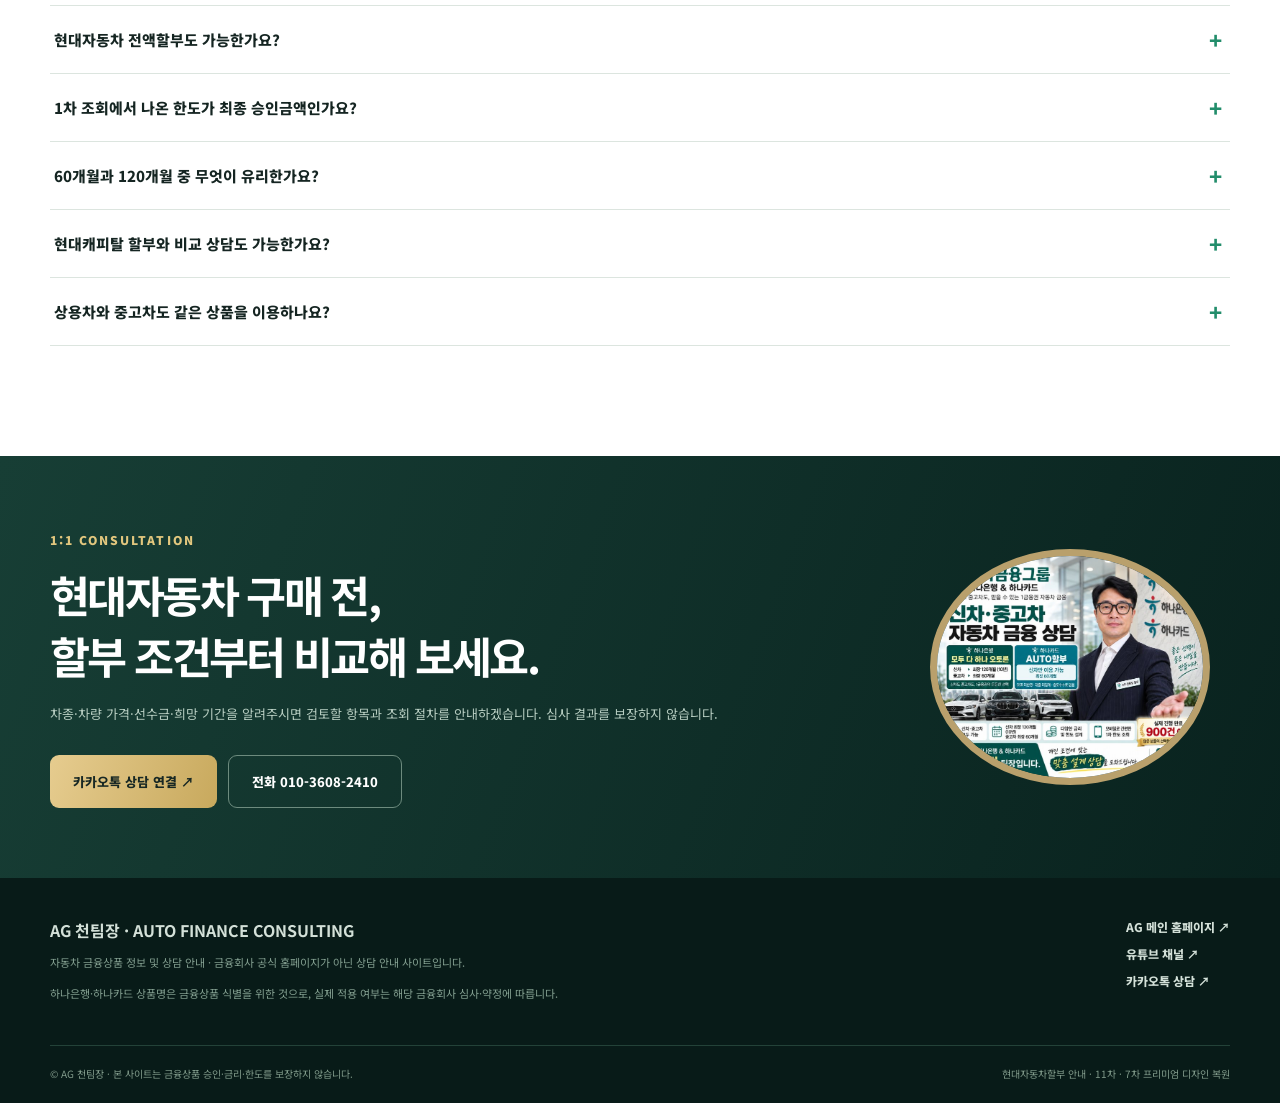
==== commit 4b50bb65: "현대자동차 메인 SEO 제목 변경 - 진행 후기 추가" ====
--- a/index.html
+++ b/index.html
@@ -1,6 +1,6 @@
 <!DOCTYPE html>
 
-<html lang="ko"><head><meta name="google-site-verification" content="WXr6vJSDqFKsxZSbVb2RUT36QETet5Lm0IHFcfLdrQ0" /><meta charset="utf-8"/><meta content="width=device-width, initial-scale=1" name="viewport"/><meta content="#102c2a" name="theme-color"/><title>현대자동차할부·10년할부·120개월·금리·카드할부 | AG 천팀장</title><meta content="현대자동차할부·10년할부·120개월, 그랜저·아반떼·쏘나타·싼타페·팰리세이드·아이오닉5·아이오닉9 금리·이자·전액할부·카드할부 상담 AG 천팀장" name="description"/><meta content="website" property="og:type"/><meta content="현대자동차할부 | AG 천팀장" property="og:title"/><meta content="현대자동차 신차 금융상품 비교와 실제 진행 사례, 1:1 상담" property="og:description"/><meta content="/assets/ag-brand-share.png" property="og:image"/><link href="favicon.ico" rel="icon" sizes="any"/><link href="assets/favicon-32.png" rel="icon" sizes="32x32" type="image/png"/><link href="assets/favicon-48.png" rel="icon" sizes="48x48" type="image/png"/><link href="assets/apple-touch-icon.png" rel="apple-touch-icon"/><link href="styles.css" rel="stylesheet"/><script type="application/ld+json">{"@context":"https://schema.org","@type":"WebPage","name":"현대자동차할부 상담 안내","description":"현대자동차 신차 할부 비교 및 실제 상담 사례","inLanguage":"ko-KR","about":{"@type":"Thing","name":"현대자동차할부"}}</script></head><body>
+<html lang="ko"><head><meta charset="utf-8"/><meta content="width=device-width, initial-scale=1" name="viewport"/><meta content="#102c2a" name="theme-color"/><title>그랜저할부 싼타페할부 쏘나타할부 10년 진행 후기 금리 이자 카드 조건</title><meta content="현대자동차할부, 신차할부 60개월·120개월 조건 비교. 하나은행 오토론·하나카드 AUTO할부, 아이오닉9·쏘나타·팰리세이드·투싼 실제 진행 사례와 상담 안내." name="description"/><meta content="website" property="og:type"/><meta content="그랜저할부 싼타페할부 쏘나타할부 10년 진행 후기 금리 이자 카드 조건" property="og:title"/><meta content="현대자동차 신차 금융상품 비교와 실제 진행 사례, 1:1 상담" property="og:description"/><meta content="/assets/ag-brand-share.png" property="og:image"/><link href="favicon.ico" rel="icon" sizes="any"/><link href="assets/favicon-32.png" rel="icon" sizes="32x32" type="image/png"/><link href="assets/favicon-48.png" rel="icon" sizes="48x48" type="image/png"/><link href="assets/apple-touch-icon.png" rel="apple-touch-icon"/><link href="styles.css" rel="stylesheet"/><script type="application/ld+json">{"@context":"https://schema.org","@type":"WebPage","name":"그랜저할부 싼타페할부 쏘나타할부 10년 진행 후기 금리 이자 카드 조건","description":"현대자동차 신차 할부 비교 및 실제 상담 사례","inLanguage":"ko-KR","about":{"@type":"Thing","name":"현대자동차할부"}}</script></head><body>
 <div class="topline">AG 천팀장 · 자동차 금융 컨설팅 <span>하나은행 오토론 · 하나카드 AUTO할부 비교</span></div>
 <header class="nav shell"><a class="brand" href="#top"><img alt="AG 천팀장 통합 대표 이미지" src="assets/ag-unified.png"/><span><strong>AG 천팀장</strong><small>HYUNDAI AUTO FINANCE</small></span></a><button aria-expanded="false" aria-label="메뉴 열기" class="menu">☰</button><nav id="navigation"><a href="#finance">금융상품</a><a href="#models">현대차 모델</a><a href="#cases">실제 진행 사례</a><a href="#reviews">블로그 후기</a><a href="#faq">자주 묻는 질문</a><a class="navcta" href="https://open.kakao.com/o/s03wS34" rel="noopener" target="_blank">1:1 상담 <span>↗</span></a></nav></header>
 <main id="top"><section class="hero"><div class="shell hero-grid"><div aria-label="AG 천팀장 맞춤 자동차 금융 상담 소개" class="hero-visual hero-finance-panel"><div class="hero-luxury-eyebrow"><span class="hero-luxury-line"></span> AG AUTO FINANCE CONSULTING</div>
@@ -13,7 +13,7 @@
 <section class="section shell" id="models"><div class="section-head"><div><span class="kicker">HYUNDAI LINEUP</span><h2>현대자동차 모델별<br/>할부 안내</h2></div><p>승용차·SUV·전기차·승합·상용차 36개 항목을 개별로 안내합니다. 관심 차종을 선택해 금융상품과 상환기간을 상담해 보세요. 제네시스는 별도 안내 예정입니다.</p></div><div aria-label="차량 종류 선택" class="model-filters" role="group"><button class="selected" data-filter="all">전체 차종</button><button data-filter="sedan">승용차</button><button data-filter="suv">SUV</button><button data-filter="ev">전기·수소차</button><button data-filter="commercial">승합·상용차</button></div><div class="model-grid" id="model-grid"></div><p class="model-caveat">※ 차종·세부 트림의 현재 판매 여부, 5톤 미만 해당 여부, 하나은행·하나카드 상품 대상 여부는 상담 시 별도 확인합니다. 모델명은 검색 편의를 위한 안내이며 취급 또는 승인 보장을 의미하지 않습니다.</p></section>
 <section class="section cases" id="cases"><div class="shell"><div class="section-head"><div><span class="kicker">REAL FINANCING CASES</span><h2>숫자로 보는<br/>현대자동차 실제 진행 사례</h2></div><p>광고용 가상 사례가 아닌 실제 블로그에 공개된 진행 내용입니다. 고객별 신용·소득·상품 조건이 달라 동일 결과를 보장하지 않습니다.</p></div><div class="case-grid"><article class="case-card"><div class="case-top"><span>CASE 01 · 하이브리드</span><b>120개월 선택</b></div><h3>투싼 하이브리드</h3><p>하나카드 60개월 조건과 하나은행 120개월 조건을 비교한 뒤 월 부담을 고려한 사례</p><dl><div><dt>필요 자금</dt><dd>약 4,041만원</dd></div><div><dt>1차 조회</dt><dd>약 4,000만원</dd></div><div><dt>최종 승인</dt><dd>4,000만원</dd></div><div><dt>현금 부담</dt><dd>41만원</dd></div></dl><a href="https://blog.naver.com/cyk2410/224203568197" rel="noopener" target="_blank">원문 사례 확인 ↗</a></article><article class="case-card"><div class="case-top"><span>CASE 02 · 하이브리드</span><b>플랜B 검토</b></div><h3>쏘나타 하이브리드</h3><p>은행 승인금액과 차량대금의 차액을 별도 금융방안으로 검토한 사례</p><dl><div><dt>차량 가격</dt><dd>3,586만원</dd></div><div><dt>1차 조회</dt><dd>3,000만원</dd></div><div><dt>최종 승인</dt><dd>3,000만원</dd></div><div><dt>부족금</dt><dd>586만원</dd></div></dl><a href="https://blog.naver.com/cyk2410/224329342977" rel="noopener" target="_blank">원문 사례 확인 ↗</a></article><article class="case-card"><div class="case-top"><span>CASE 03 · SUV</span><b>한도 조정</b></div><h3>팰리세이드</h3><p>1차 조회 이후 본 심사에서 승인 한도가 조정되어 부족금을 별도 검토한 사례</p><dl><div><dt>차량 가격</dt><dd>6,215만원</dd></div><div><dt>1차 조회</dt><dd>5,000만원</dd></div><div><dt>최종 승인</dt><dd>4,500만원</dd></div><div><dt>부족금</dt><dd>1,715만원</dd></div></dl><a href="https://blog.naver.com/cyk2410/224309060912" rel="noopener" target="_blank">원문 사례 확인 ↗</a></article><article class="case-card"><div class="case-top"><span>CASE 04 · 전기차</span><b>EV 오토론</b></div><h3>아이오닉 9</h3><p>1차 조회와 최종 승인액의 차이를 확인하고 현금으로 잔액을 마련한 사례</p><dl><div><dt>차량 가격</dt><dd>6,607만원</dd></div><div><dt>1차 조회</dt><dd>6,000만원</dd></div><div><dt>최종 승인</dt><dd>5,900만원</dd></div><div><dt>현금 부담</dt><dd>707만원</dd></div></dl><a href="https://blog.naver.com/cyk2410/224433751797" rel="noopener" target="_blank">원문 사례 확인 ↗</a></article></div></div></section>
 <section class="section shell process"><div class="section-head"><div><span class="kicker">HOW IT WORKS</span><h2>자동차 금융 상담<br/>진행 절차</h2></div><p>간편 조회부터 최종 승인, 차량대금 결제까지 단계별로 확인합니다.</p></div><div class="steps"><div><span>01</span><strong>상담 및 조건 확인</strong><small>차종 · 차량가 · 선수금</small></div><div><span>02</span><strong>1차 간편 조회</strong><small>예상 한도 · 상품 검토</small></div><div><span>03</span><strong>본 심사</strong><small>소득 · 재직 · DSR 확인</small></div><div><span>04</span><strong>서류 및 약정</strong><small>계약서 · 견적서 접수</small></div><div><span>05</span><strong>송금 · 등록 확인</strong><small>약정 조건에 따른 실행</small></div></div></section>
-<section class="section reviews" id="reviews"><div class="shell"><div class="section-head"><div><span class="kicker">LATEST BLOG STORIES</span><h2>블로그 실제 진행 후기<br/><em>900건 이상</em></h2></div><p>AG 천팀장 자동차금융 최신 게시글 6건을 발행일 기준으로 보여드립니다.</p></div><div class="blog-banner blog-banner-v5"><div><span class="kicker">REAL CUSTOMER STORIES</span><strong>AG 천팀장 최신 블로그 6건</strong><p>차종에 관계없이 최신 게시글을 날짜순으로 통합합니다.</p></div><a href="https://blog.naver.com/cyk2410" rel="noopener" target="_blank">실제 진행 후기 전체 보기 ↗</a></div><div class="blog-status" id="blog-status" role="status">최신 게시글을 불러오는 중입니다…</div><div class="blog-grid" id="blog-grid"></div><div class="center"><a class="btn dark" href="https://blog.naver.com/cyk2410" rel="noopener" target="_blank">블로그 실제 진행 후기 보기 ↗</a></div></div></section>
+<section class="section reviews" id="reviews"><div class="shell"><div class="section-head"><div><span class="kicker">LATEST BLOG STORIES</span><h2>블로그 실제 진행 후기<br/><em>900건 이상</em></h2></div><p>윤길A·수정B 블로그의 전체 최신 글을 발행일 기준으로 통합해 최대 6건 표시합니다. 특정 차종만 추려 보여주지 않습니다.</p></div><div class="blog-banner blog-banner-v5"><div><span class="kicker">REAL CUSTOMER STORIES</span><strong>두 블로그의 최신 글 6건</strong><p>차종에 관계없이 최신 게시글을 날짜순으로 통합합니다.</p></div><a href="https://blog.naver.com/cyk2410" rel="noopener" target="_blank">실제 진행 후기 전체 보기 ↗</a></div><div class="blog-status" id="blog-status" role="status">최신 게시글을 불러오는 중입니다…</div><div class="blog-grid" id="blog-grid"></div><div class="center"><a class="btn dark" href="https://blog.naver.com/cyk2410" rel="noopener" target="_blank">블로그 실제 진행 후기 보기 ↗</a></div></div></section>
 <section class="section shell" id="faq"><div class="section-head"><div><span class="kicker">FREQUENTLY ASKED QUESTIONS</span><h2>현대자동차할부<br/>자주 묻는 질문</h2></div></div><div class="faqs"><details><summary>현대자동차 신차도 120개월(10년) 할부가 가능한가요?</summary><p>하나은행의 해당 오토론 상품이 적용되고 심사 조건을 충족하는 경우 최장 120개월을 검토할 수 있습니다. 모든 차종과 고객에게 동일하게 적용되는 것은 아닙니다.</p></details><details><summary>하나카드 AUTO할부와 하나은행 오토론은 어떻게 다른가요?</summary><p>하나카드 AUTO할부는 신차 카드할부로 60개월 조건을 비교할 수 있으며, 해당 비대출성 상품은 일반적으로 DSR 산정에서 제외됩니다. 하나은행 오토론은 은행 대출로 DSR과 신용 심사가 적용될 수 있으며 최장 120개월 상품을 검토할 수 있습니다. 상품별 조건은 반드시 확인해야 합니다.</p></details><details><summary>현대자동차 전액할부도 가능한가요?</summary><p>차량 가격과 승인 한도, 상품별 결제 조건이 일치한다면 검토할 수 있지만 누구에게나 전액할부가 승인되는 것은 아닙니다. 부족금은 현금 또는 별도 금융상품 심사로 검토할 수 있습니다.</p></details><details><summary>1차 조회에서 나온 한도가 최종 승인금액인가요?</summary><p>아닙니다. 1차 조회는 참고 결과이며 본 심사 과정에서 소득, 재직, DSR, 기존 부채 등으로 승인금액이나 금리가 달라질 수 있습니다.</p></details><details><summary>60개월과 120개월 중 무엇이 유리한가요?</summary><p>월 납입금이 중요하다면 120개월을, 총이자 부담을 줄이는 것이 중요하다면 짧은 기간을 검토할 수 있습니다. 다만 실제 금리와 수수료가 달라 단순 비교만으로 결정하지 않는 것이 좋습니다.</p></details><details><summary>현대캐피탈 할부와 비교 상담도 가능한가요?</summary><p>가능합니다. 제조사 프로모션, 금리, 선수금, 유예금 및 만기 상환 조건을 비교해 볼 수 있습니다. 단, 직접 취급하지 않는 금융상품은 비교 안내로 한정합니다.</p></details><details><summary>상용차와 중고차도 같은 상품을 이용하나요?</summary><p>아닙니다. 차량 종류·용도·중량·신차 또는 중고차 여부에 따라 상품 대상과 기간이 달라집니다. 특히 상용차는 개별 취급 조건 확인이 필요합니다.</p></details></div></section>
 <section class="consult" id="contact"><div class="shell consult-grid"><div><span class="kicker light">1:1 CONSULTATION</span><h2>현대자동차 구매 전,<br/>할부 조건부터 비교해 보세요.</h2><p>차종·차량 가격·선수금·희망 기간을 알려주시면 검토할 항목과 조회 절차를 안내하겠습니다. 심사 결과를 보장하지 않습니다.</p><div class="consult-actions"><a class="btn primary" href="https://open.kakao.com/o/s03wS34" rel="noopener" target="_blank">카카오톡 상담 연결 ↗</a><a class="btn ghost" href="tel:01036082410">전화 010-3608-2410</a></div></div><img alt="AG 천팀장 통합 자동차 금융 상담 이미지" src="assets/brand.jpg"/></div></section></main>
-<footer><div class="shell footer-inner"><div><strong>AG 천팀장 · AUTO FINANCE CONSULTING</strong><p>자동차 금융상품 정보 및 상담 안내 · 금융회사 공식 홈페이지가 아닌 상담 안내 사이트입니다.</p><p>하나은행·하나카드 상품명은 금융상품 식별을 위한 것으로, 실제 적용 여부는 해당 금융회사 심사·약정에 따릅니다.</p></div><div class="footer-links"><a href="https://silver-biscotti-477927.netlify.app/" rel="noopener" target="_blank">AG 메인 홈페이지 ↗</a><a href="https://www.youtube.com/@하나금융그룹AG천팀-y1s" rel="noopener" target="_blank">유튜브 채널 ↗</a><a href="https://open.kakao.com/o/s03wS34" rel="noopener" target="_blank">카카오톡 상담 ↗</a></div></div><div class="shell footer-bottom">© AG 천팀장 · 본 사이트는 금융상품 승인·금리·한도를 보장하지 않습니다. <span>현대자동차할부 안내 · 11차 · 7차 프리미엄 디자인 복원</span></div></footer><script defer="" src="app.js"></script></body></html>
+<footer><div class="shell footer-inner"><div><strong>AG 천팀장 · AUTO FINANCE CONSULTING</strong><p>자동차 금융상품 정보 및 상담 안내 · 금융회사 공식 홈페이지가 아닌 상담 안내 사이트입니다.</p><p>하나은행·하나카드 상품명은 금융상품 식별을 위한 것으로, 실제 적용 여부는 해당 금융회사 심사·약정에 따릅니다.</p></div><div class="footer-links"><a href="https://silver-biscotti-477927.netlify.app/" rel="noopener" target="_blank">AG 메인 홈페이지 ↗</a><a href="https://www.youtube.com/@하나금융그룹AG천팀-y1s" rel="noopener" target="_blank">유튜브 채널 ↗</a><a href="https://open.kakao.com/o/s03wS34" rel="noopener" target="_blank">카카오톡 상담 ↗</a></div></div><div class="shell footer-bottom">© AG 천팀장 · 본 사이트는 금융상품 승인·금리·한도를 보장하지 않습니다. <span>현대자동차할부 안내 · 11차 · 7차 프리미엄 디자인 복원</span></div></footer><script defer="" src="app.js"></script></body></html>
